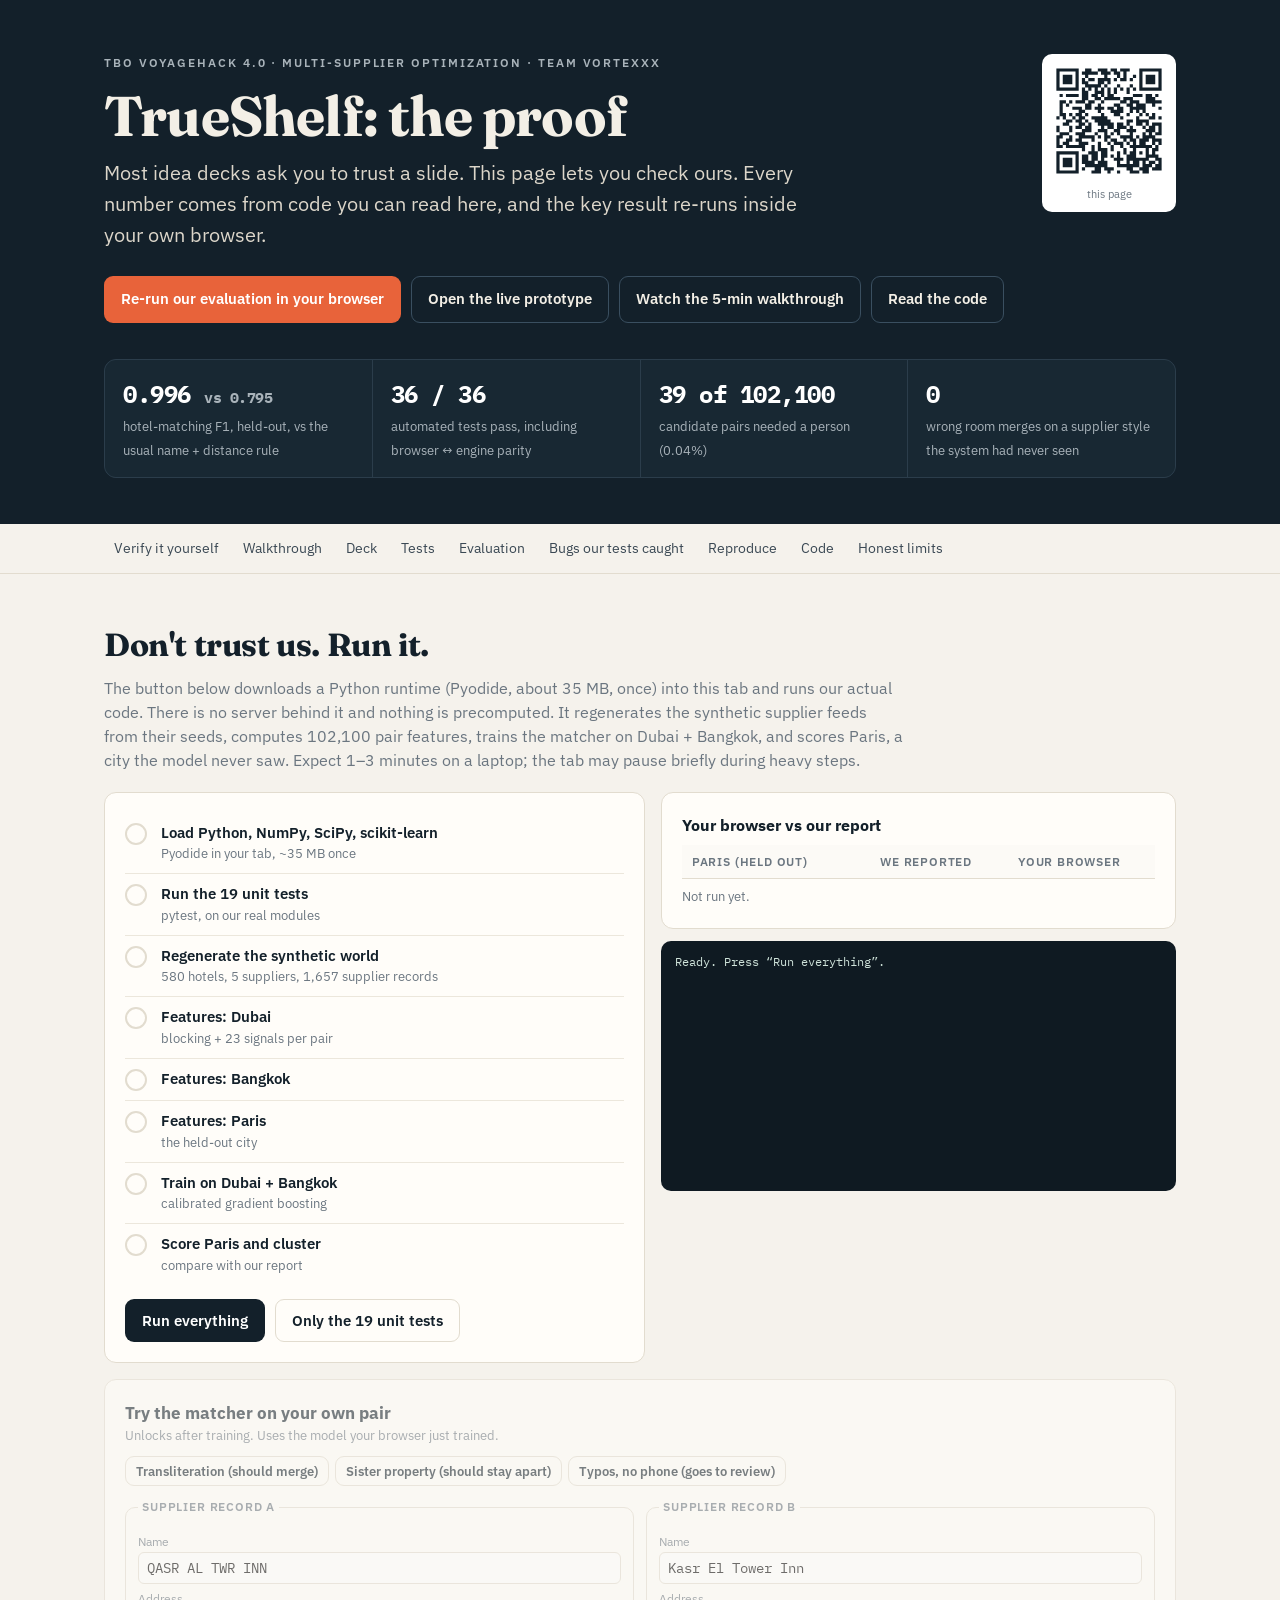
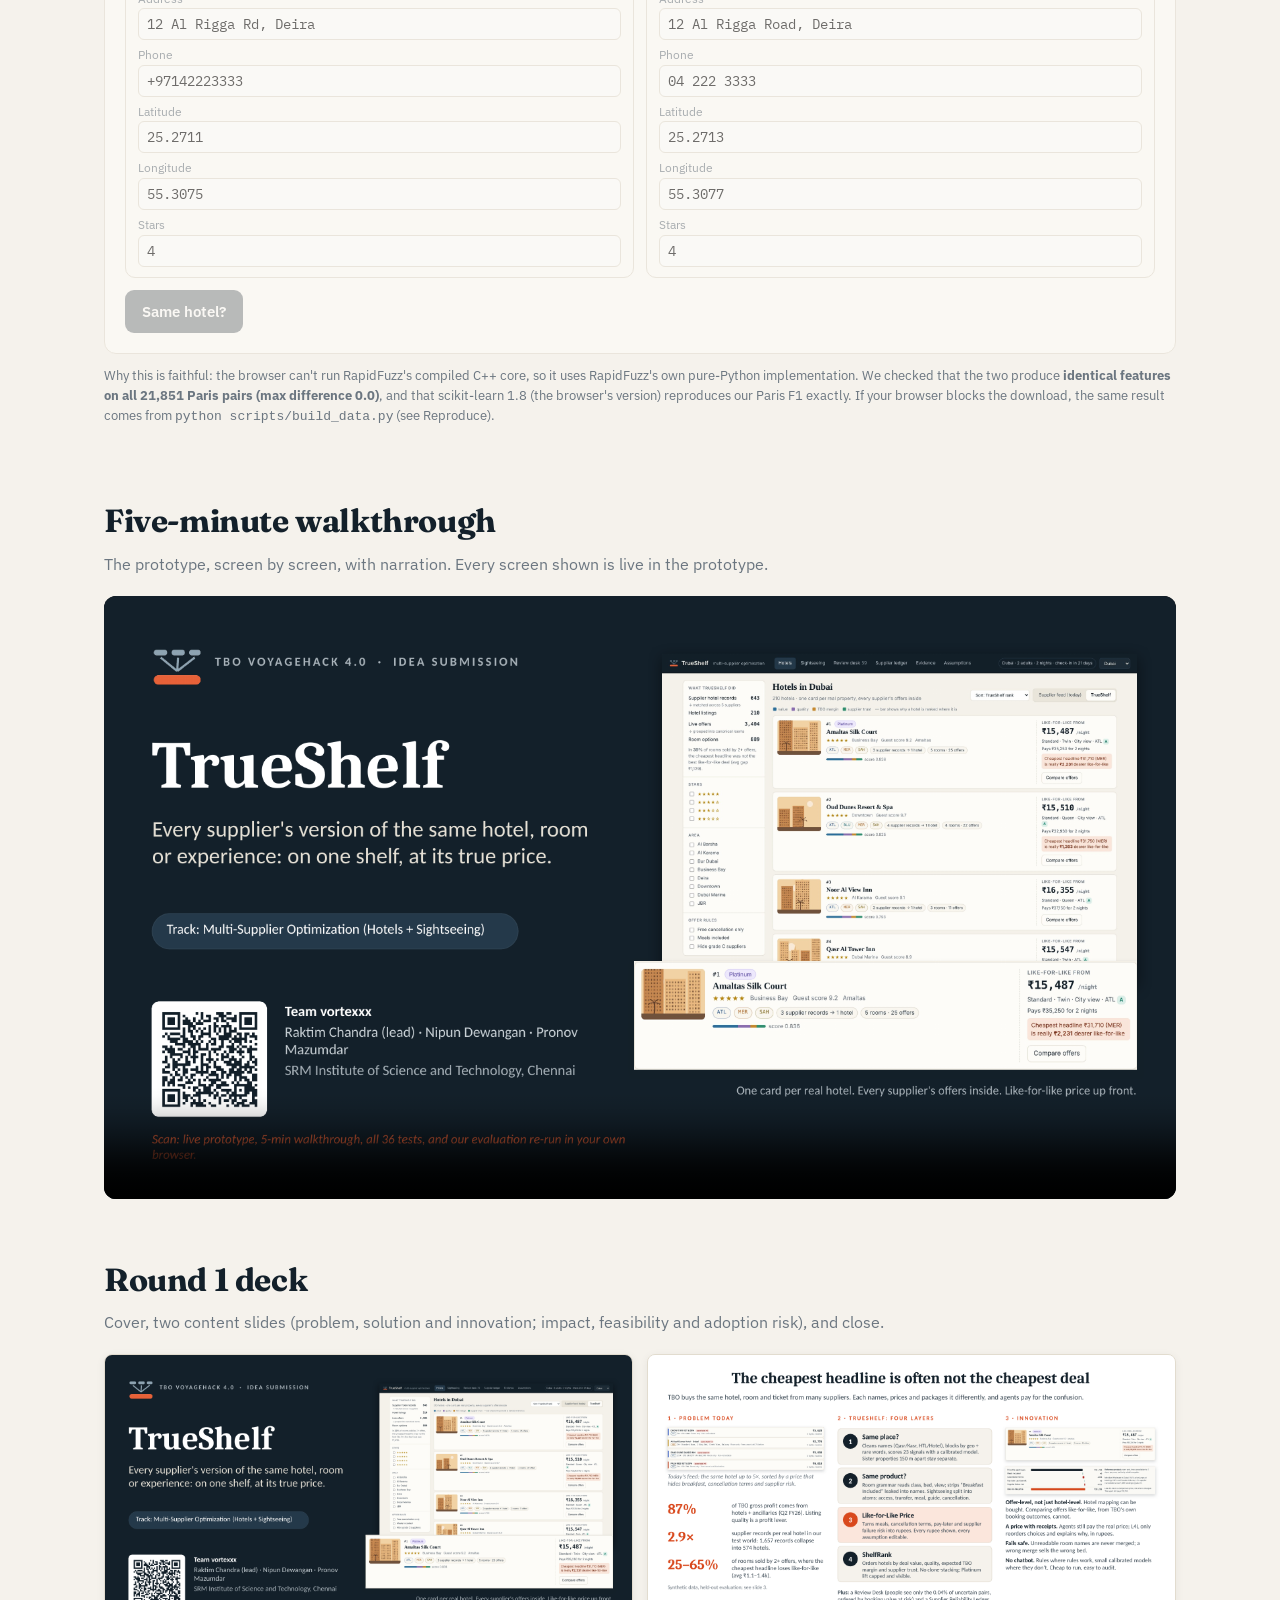
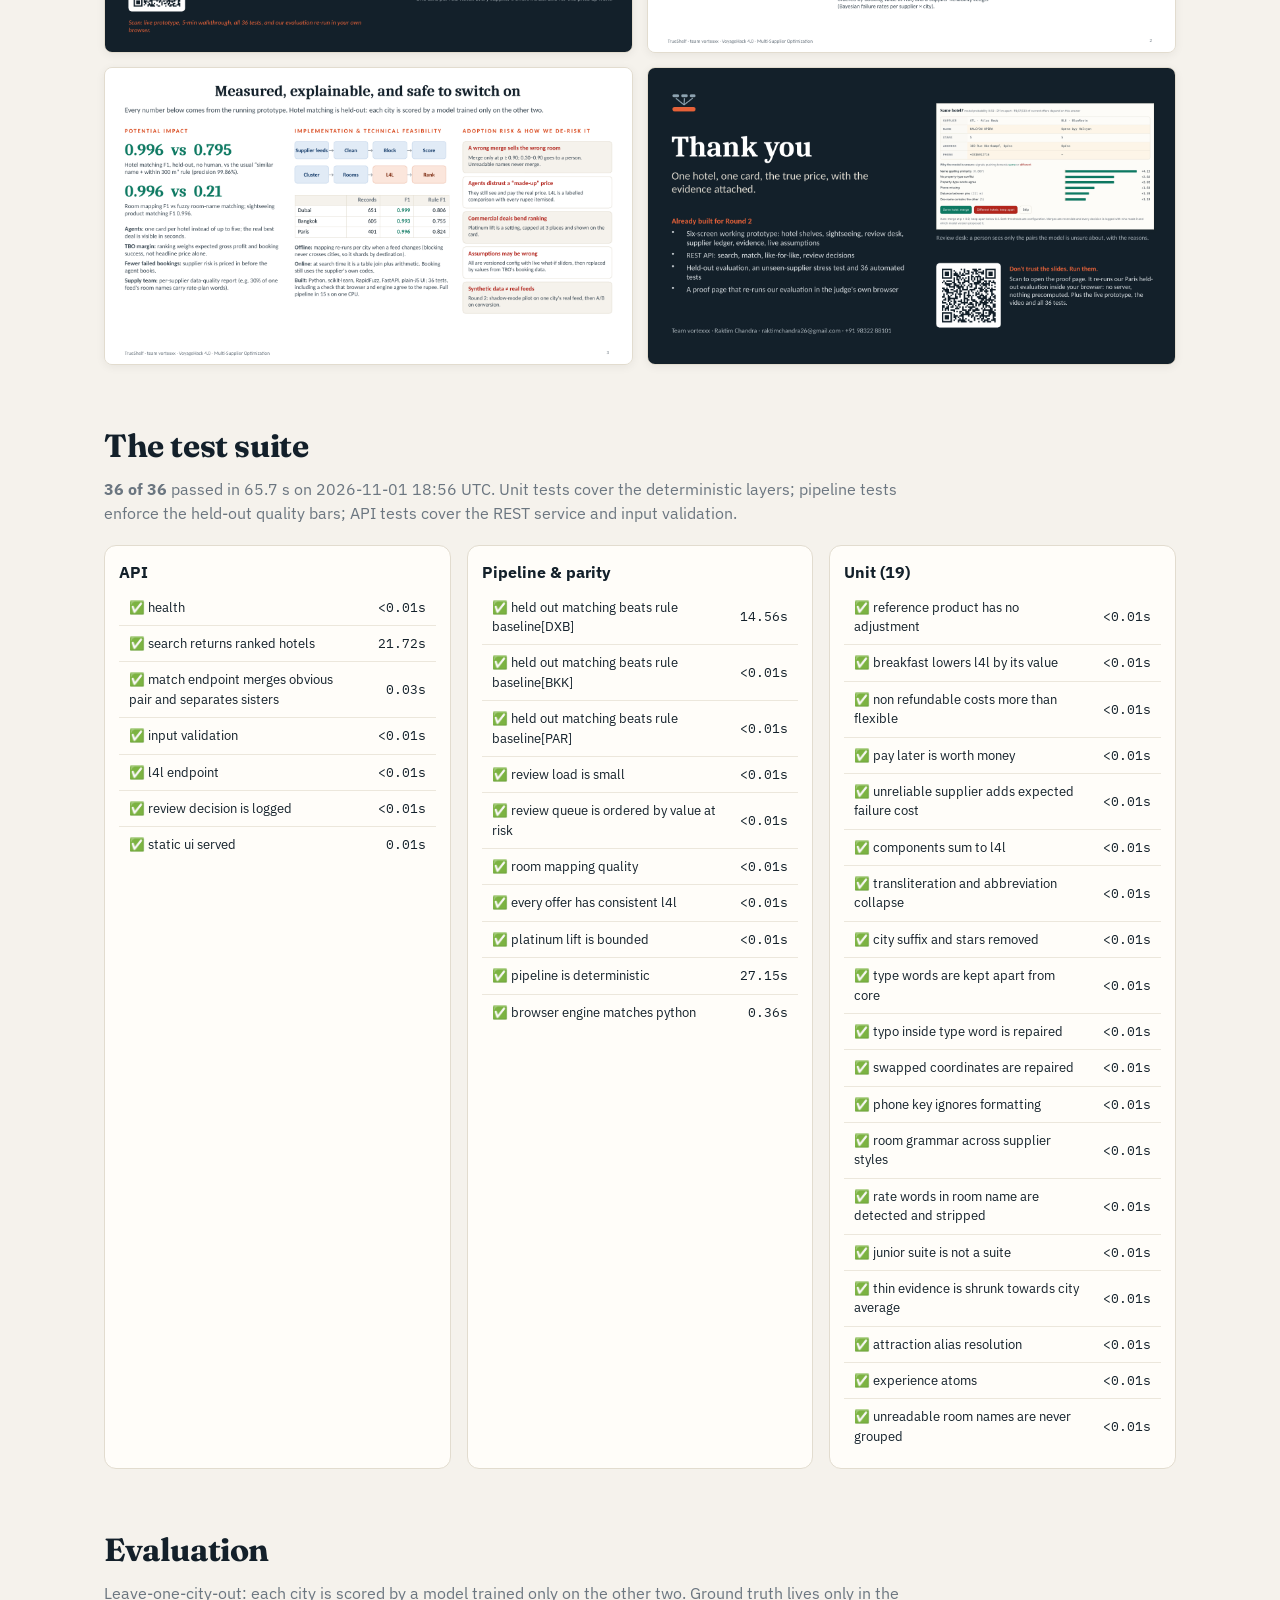
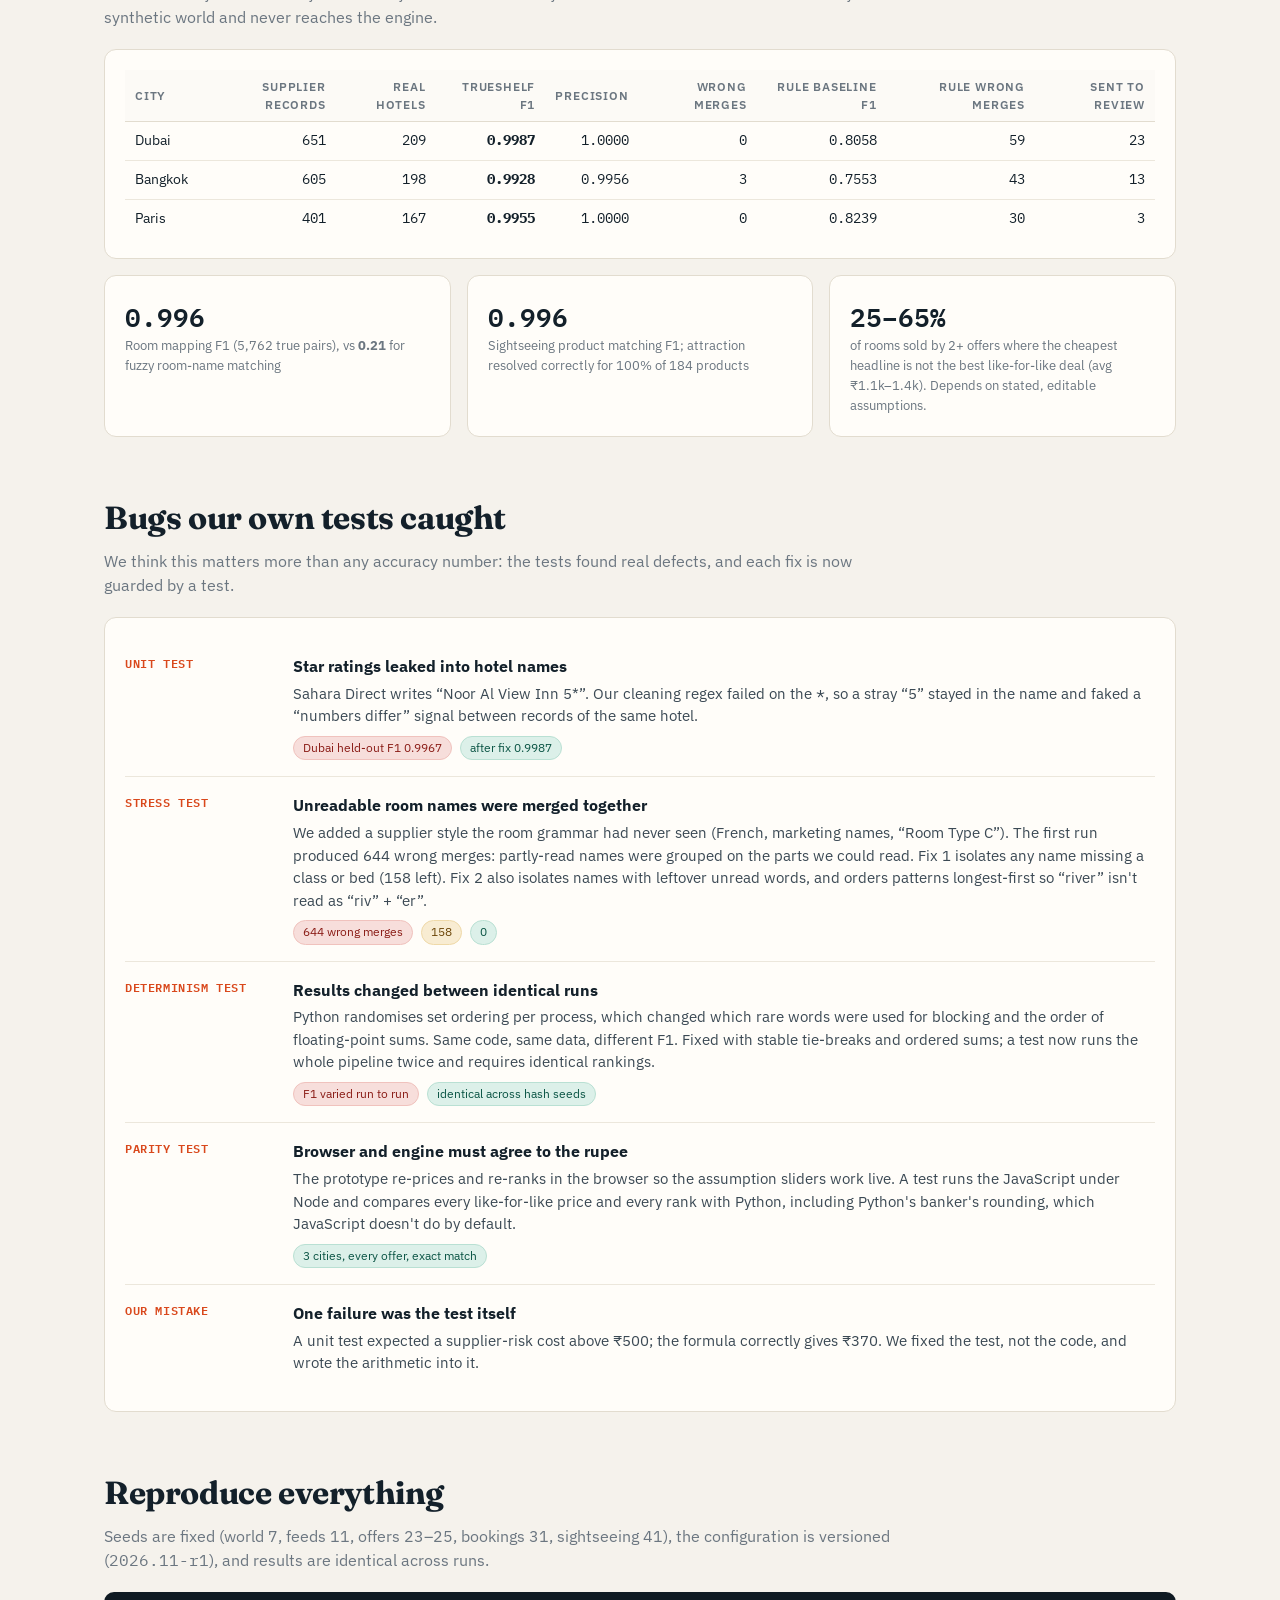
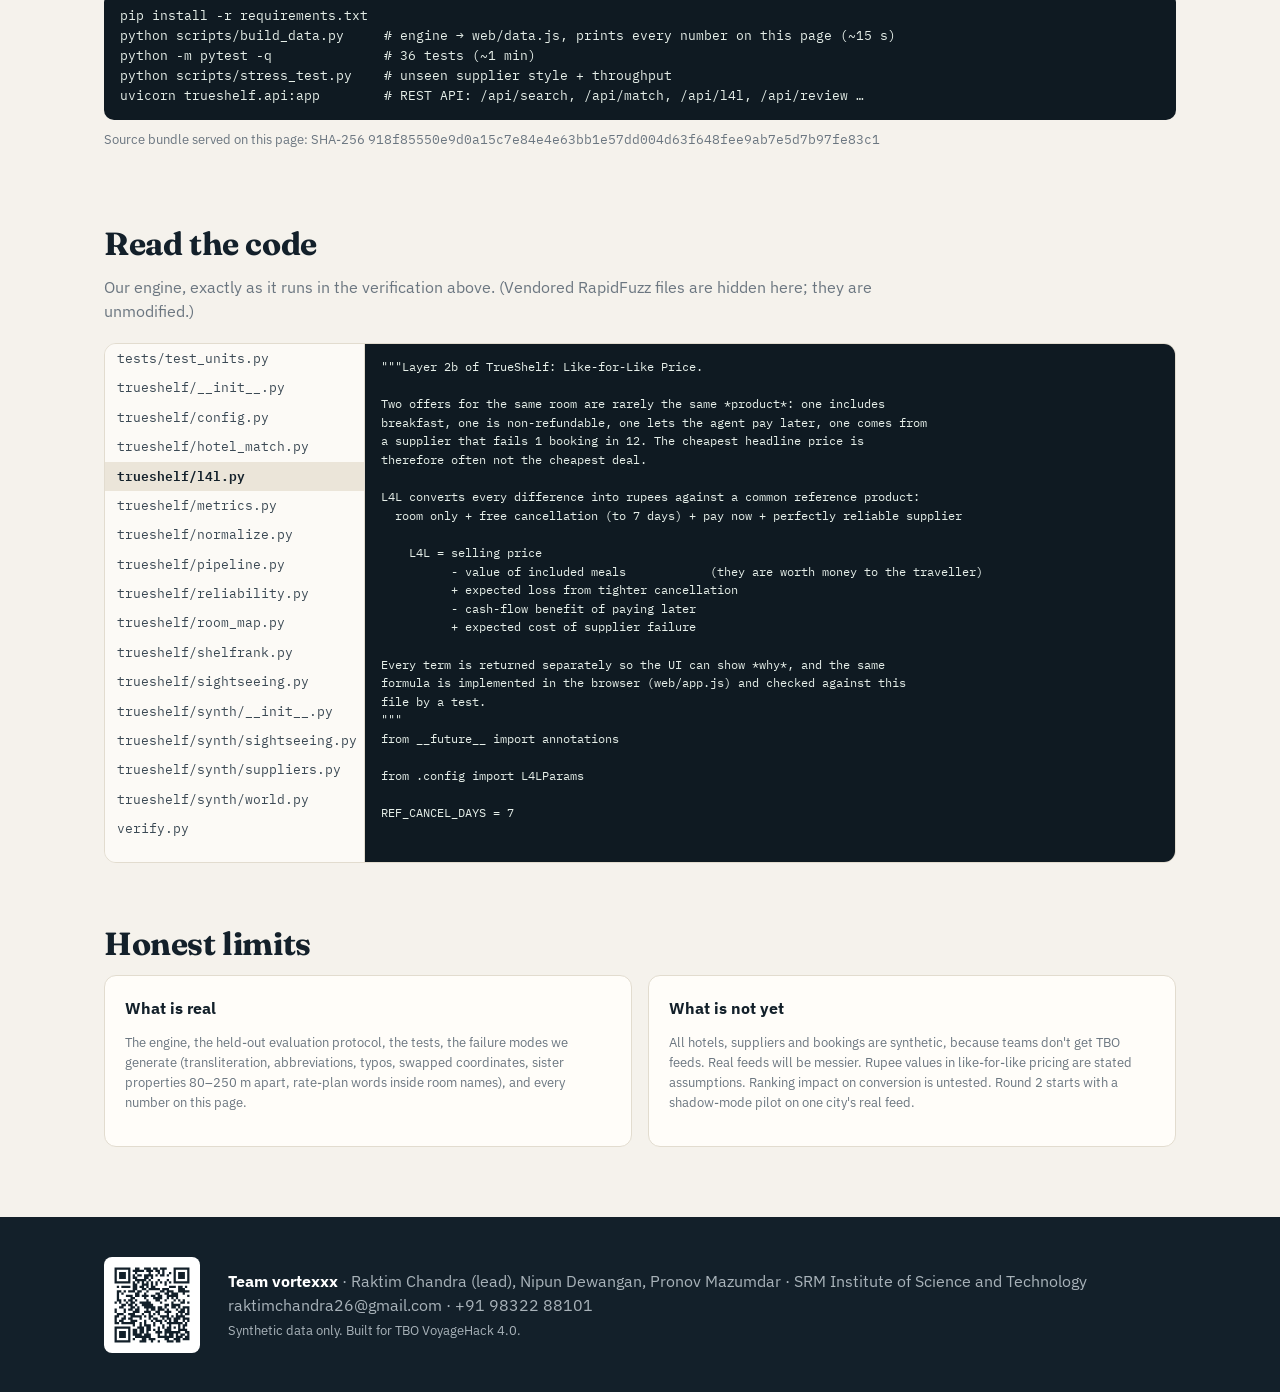
==== index.html @ 1087e8b4 "Proof page for GitHub Pages: prototype, walkthrough, tests, in-browser verification Co-Authored-By: " ====
<!DOCTYPE html>
<html lang="en">
<head>
<meta charset="utf-8">
<meta name="viewport" content="width=device-width,initial-scale=1">
<title>TrueShelf: proof of work · team vortexxx · VoyageHack 4.0</title>
<link rel="preconnect" href="https://fonts.googleapis.com">
<link href="https://fonts.googleapis.com/css2?family=Fraunces:opsz,wght@9..144,500;9..144,600&family=IBM+Plex+Mono:wght@400;600&family=IBM+Plex+Sans:wght@400;500;600&display=swap" rel="stylesheet">
<style>
:root{--ink:#13202a;--ink2:#3b4954;--ink3:#6b7680;--paper:#f5f2ec;--card:#fffdf9;--line:#e2dccf;--line2:#ece7dc;--acc:#d9481c;--accs:#fbe6dc;--good:#0f7a63;--goods:#dcf0e9;--warn:#a86a10;--warns:#f8ecd2;--bad:#b3261e;--bads:#f7dedb;
--serif:"Fraunces",Georgia,serif;--sans:"IBM Plex Sans",system-ui,-apple-system,"Segoe UI",sans-serif;--mono:"IBM Plex Mono",ui-monospace,Menlo,monospace}
*{box-sizing:border-box}html{scroll-behavior:smooth}
body{margin:0;background:var(--paper);color:var(--ink);font-family:var(--sans);font-size:15.5px;line-height:1.55;-webkit-font-smoothing:antialiased}
a{color:var(--ink)}
.wrap{max-width:1120px;margin:0 auto;padding:0 24px}
.mono{font-family:var(--mono);font-feature-settings:"tnum"}
header.hero{background:var(--ink);color:#f3efe6;padding:54px 0 46px}
.kicker{font-size:12px;letter-spacing:.16em;text-transform:uppercase;color:#a9b3ba;font-weight:600}
.hero h1{font-family:var(--serif);font-size:56px;line-height:1.05;margin:14px 0 12px;letter-spacing:-.8px}
.hero p.lede{font-size:20px;color:#dcd6ca;max-width:720px;margin:0 0 26px}
.cta{display:flex;gap:10px;flex-wrap:wrap}
.btn{display:inline-flex;align-items:center;gap:8px;border-radius:9px;padding:11px 16px;font-weight:600;font-size:14.5px;text-decoration:none;border:1px solid transparent;cursor:pointer;font-family:inherit}
.btn.pri{background:#e8633a;color:#fff}.btn.sec{background:transparent;color:#f3efe6;border-color:#3a4f60}
.btn.dark{background:var(--ink);color:#fff}.btn.ghost{background:transparent;border-color:var(--line);color:var(--ink)}
.btn:disabled{opacity:.5;cursor:not-allowed}
.stats{display:grid;grid-template-columns:repeat(4,1fr);gap:1px;background:#2b3d4b;border:1px solid #2b3d4b;border-radius:12px;overflow:hidden;margin-top:36px}
.stats div{background:#182833;padding:16px 18px}
.stats b{display:block;font-family:var(--mono);font-size:24px;color:#fff;letter-spacing:-.5px}
.stats span{font-size:12.5px;color:#a9b3ba}
.top-qr{float:right;background:#fff;border-radius:10px;padding:8px;margin-left:24px;text-align:center}
.top-qr img{display:block;width:118px;height:118px}.top-qr small{font-size:10.5px;color:var(--ink3)}
nav.toc{position:sticky;top:0;z-index:10;background:rgba(245,242,236,.94);backdrop-filter:blur(6px);border-bottom:1px solid var(--line)}
nav.toc .wrap{display:flex;gap:4px;overflow:auto;padding-top:8px;padding-bottom:8px}
nav.toc a{text-decoration:none;font-size:13.5px;color:var(--ink2);padding:6px 10px;border-radius:7px;white-space:nowrap}
nav.toc a:hover{background:#ebe5d9}
section{padding:46px 0 10px}
h2{font-family:var(--serif);font-size:32px;margin:0 0 6px;letter-spacing:-.4px}
.sub{color:var(--ink3);margin:0 0 20px;max-width:800px}
.card{background:var(--card);border:1px solid var(--line);border-radius:12px;padding:20px}
.grid2{display:grid;grid-template-columns:1fr 1fr;gap:16px}.grid3{display:grid;grid-template-columns:repeat(3,1fr);gap:16px}
table{width:100%;border-collapse:collapse;font-size:14px}
th{text-align:left;font-size:11.5px;text-transform:uppercase;letter-spacing:.07em;color:var(--ink3);font-weight:600;padding:8px 10px;border-bottom:1px solid var(--line);background:#fcfaf6}
td{padding:8px 10px;border-bottom:1px solid var(--line2)}tr:last-child td{border-bottom:0}
.r{text-align:right}
.pill{display:inline-block;font-size:12px;padding:2px 9px;border-radius:999px;border:1px solid var(--line);background:#faf7f1}
.pill.ok{background:var(--goods);border-color:#b9e0d3;color:#0a5444}.pill.bad{background:var(--bads);border-color:#f0c2bd;color:#8a1c16}.pill.warn{background:var(--warns);border-color:#efd9a8;color:#6b4507}
/* verify */
.verify{display:grid;grid-template-columns:1.05fr 1fr;gap:16px;align-items:start}
.steps{list-style:none;margin:0;padding:0}
.steps li{display:grid;grid-template-columns:26px 1fr auto;gap:10px;align-items:start;padding:9px 0;border-bottom:1px solid var(--line2)}
.steps li:last-child{border-bottom:0}
.dot{width:22px;height:22px;border-radius:50%;border:2px solid var(--line);display:flex;align-items:center;justify-content:center;font-size:12px;font-weight:700;color:#fff;margin-top:1px}
.dot.run{border-color:var(--acc);border-top-color:transparent;animation:spin 1s linear infinite}
.dot.ok{background:var(--good);border-color:var(--good)}.dot.err{background:var(--bad);border-color:var(--bad)}
@keyframes spin{to{transform:rotate(360deg)}}
.steps .t{font-weight:600;font-size:14.5px}.steps .d{font-size:13px;color:var(--ink3)}
.steps .s{font-family:var(--mono);font-size:12.5px;color:var(--ink3);white-space:nowrap}
.console{background:#0f1a22;color:#cfe3da;font-family:var(--mono);font-size:12px;line-height:1.5;border-radius:10px;padding:12px 14px;height:250px;overflow:auto;white-space:pre-wrap}
.cmp td b{font-family:var(--mono)}
.match-form{display:grid;grid-template-columns:1fr 1fr;gap:12px}
.match-form fieldset{border:1px solid var(--line);border-radius:10px;padding:10px 12px;margin:0}
.match-form legend{font-size:12px;font-weight:600;color:var(--ink3);text-transform:uppercase;letter-spacing:.07em;padding:0 4px}
.match-form label{display:block;font-size:12px;color:var(--ink3);margin-top:6px}
.match-form input{width:100%;font:14px var(--mono);padding:6px 8px;border:1px solid var(--line);border-radius:6px;background:#fff}
.pbar{height:12px;background:#ece7dc;border-radius:6px;overflow:hidden;margin:8px 0}.pbar i{display:block;height:100%;background:var(--good);transition:width .5s}
.why div{display:grid;grid-template-columns:1fr 60px;font-size:13px;padding:2px 0}
.note{font-size:13px;color:var(--ink3)}
.slides{display:grid;grid-template-columns:1fr 1fr;gap:14px}.slides img{width:100%;border-radius:8px;border:1px solid var(--line);display:block;box-shadow:0 2px 10px rgba(0,0,0,.06)}
video{width:100%;border-radius:12px;background:#000;display:block}
.bug{display:grid;grid-template-columns:150px 1fr;gap:18px;padding:16px 0;border-bottom:1px solid var(--line2)}.bug:last-child{border-bottom:0}
.bug .k{font-family:var(--mono);font-size:12px;color:var(--acc);font-weight:600;text-transform:uppercase;letter-spacing:.05em}
.bug h4{margin:0 0 4px;font-size:16px}.bug p{margin:0;color:var(--ink2);font-size:14.5px}
.ba{display:flex;gap:8px;margin-top:8px;flex-wrap:wrap}
pre{background:#0f1a22;color:#e6efe9;font-family:var(--mono);font-size:13px;padding:14px 16px;border-radius:10px;overflow:auto;margin:0}
.files{display:grid;grid-template-columns:260px 1fr;gap:0;border:1px solid var(--line);border-radius:12px;overflow:hidden;height:520px}
.files .list{overflow:auto;background:#fcfaf6;border-right:1px solid var(--line);font-family:var(--mono);font-size:12.5px}
.files .list button{display:block;width:100%;text-align:left;border:0;background:none;padding:5px 12px;cursor:pointer;font:inherit;color:var(--ink2)}
.files .list button.on{background:#ebe5d9;color:var(--ink);font-weight:600}
.files pre{border-radius:0;height:100%;font-size:12px}
footer{background:var(--ink);color:#a9b3ba;margin-top:60px;padding:40px 0}
footer .wrap{display:flex;gap:28px;align-items:center;flex-wrap:wrap}
footer b{color:#fff}
@media(max-width:860px){.stats{grid-template-columns:1fr 1fr}.verify,.grid2,.grid3,.slides,.match-form,.files{grid-template-columns:1fr}.hero h1{font-size:40px}.top-qr{display:none}.bug{grid-template-columns:1fr}.files{height:auto}.files .list{max-height:180px}}
</style>
</head>
<body>
<header class="hero"><div class="wrap">
  <div class="top-qr"><img src="qr.svg" alt="QR code linking to this page"><small>this page</small></div>
  <div class="kicker">TBO VoyageHack 4.0 · Multi-Supplier Optimization · team vortexxx</div>
  <h1>TrueShelf: the proof</h1>
  <p class="lede">Most idea decks ask you to trust a slide. This page lets you check ours. Every number comes from code you can read here, and the key result re-runs inside your own browser.</p>
  <div class="cta">
    <a class="btn pri" href="#verify">Re-run our evaluation in your browser</a>
    <a class="btn sec" href="app.html">Open the live prototype</a>
    <a class="btn sec" href="#video">Watch the 5-min walkthrough</a>
    <a class="btn sec" href="#code">Read the code</a>
  </div>
  <div class="stats">
    <div><b>0.996 <span style="font-size:15px;color:#a9b3ba">vs 0.795</span></b><span>hotel-matching F1, held-out, vs the usual name + distance rule</span></div>
    <div><b>36 / 36</b><span>automated tests pass, including browser ↔ engine parity</span></div>
    <div><b>39 of 102,100</b><span>candidate pairs needed a person (0.04%)</span></div>
    <div><b>0</b><span>wrong room merges on a supplier style the system had never seen</span></div>
  </div>
</div></header>
<nav class="toc"><div class="wrap">
  <a href="#verify">Verify it yourself</a><a href="#video">Walkthrough</a><a href="#deck">Deck</a><a href="#tests">Tests</a><a href="#eval">Evaluation</a><a href="#bugs">Bugs our tests caught</a><a href="#repro">Reproduce</a><a href="#code">Code</a><a href="#limits">Honest limits</a>
</div></nav>

<main class="wrap">
<section id="verify">
  <h2>Don't trust us. Run it.</h2>
  <p class="sub">The button below downloads a Python runtime (Pyodide, about 35 MB, once) into this tab and runs our actual code. There is no server behind it and nothing is precomputed. It regenerates the synthetic supplier feeds from their seeds, computes 102,100 pair features, trains the matcher on Dubai + Bangkok, and scores Paris, a city the model never saw. Expect 1–3 minutes on a laptop; the tab may pause briefly during heavy steps.</p>
  <div class="verify">
    <div class="card">
      <ol class="steps" id="steps"></ol>
      <div style="display:flex;gap:10px;margin-top:14px;flex-wrap:wrap"><button class="btn dark" id="runAll">Run everything</button><button class="btn ghost" id="runTests">Only the 19 unit tests</button></div>
    </div>
    <div>
      <div class="card" id="resultCard" style="margin-bottom:12px">
        <b>Your browser vs our report</b>
        <table class="cmp" style="margin-top:8px"><thead><tr><th>Paris (held out)</th><th class="r">We reported</th><th class="r">Your browser</th><th></th></tr></thead><tbody id="cmpBody"></tbody></table>
        <div class="note" id="envLine" style="margin-top:8px">Not run yet.</div>
      </div>
      <div class="console" id="console">Ready. Press “Run everything”.</div>
    </div>
  </div>
  <div class="card" id="matcher" style="margin-top:16px;opacity:.55">
    <div style="display:flex;justify-content:space-between;align-items:center;flex-wrap:wrap;gap:10px"><div><b style="font-size:17px">Try the matcher on your own pair</b><div class="note">Unlocks after training. Uses the model your browser just trained.</div></div>
      <div style="display:flex;gap:6px;flex-wrap:wrap" id="presets"></div></div>
    <div class="match-form" style="margin-top:12px"><fieldset id="fa"><legend>Supplier record A</legend></fieldset><fieldset id="fb"><legend>Supplier record B</legend></fieldset></div>
    <div style="display:flex;gap:16px;align-items:center;margin-top:12px;flex-wrap:wrap"><button class="btn dark" id="matchBtn" disabled>Same hotel?</button><div id="matchOut" style="flex:1;min-width:260px"></div></div>
  </div>
  <p class="note" style="margin-top:12px">Why this is faithful: the browser can't run RapidFuzz's compiled C++ core, so it uses RapidFuzz's own pure-Python implementation. We checked that the two produce <b>identical features on all 21,851 Paris pairs (max difference 0.0)</b>, and that scikit-learn 1.8 (the browser's version) reproduces our Paris F1 exactly. If your browser blocks the download, the same result comes from <code>python scripts/build_data.py</code> (see Reproduce).</p>
</section>

<section id="video">
  <h2>Five-minute walkthrough</h2>
  <p class="sub">The prototype, screen by screen, with narration. Every screen shown is live in the prototype.</p>
  <video controls preload="metadata" src="video.mp4" poster="slide-1.png"></video>
</section>

<section id="deck">
  <h2>Round 1 deck</h2>
  <p class="sub">Cover, two content slides (problem, solution and innovation; impact, feasibility and adoption risk), and close.</p>
  <div class="slides"><img src="slide-1.png" alt="Slide 1"><img src="slide-2.png" alt="Slide 2"><img src="slide-3.png" alt="Slide 3"><img src="slide-4.png" alt="Slide 4"></div>
</section>

<section id="tests">
  <h2>The test suite</h2>
  <p class="sub" id="testSub"></p>
  <div class="grid3" id="testGroups"></div>
</section>

<section id="eval">
  <h2>Evaluation</h2>
  <p class="sub">Leave-one-city-out: each city is scored by a model trained only on the other two. Ground truth lives only in the synthetic world and never reaches the engine.</p>
  <div class="card" style="overflow:auto"><table><thead><tr><th>City</th><th class="r">Supplier records</th><th class="r">Real hotels</th><th class="r">TrueShelf F1</th><th class="r">Precision</th><th class="r">Wrong merges</th><th class="r">Rule baseline F1</th><th class="r">Rule wrong merges</th><th class="r">Sent to review</th></tr></thead><tbody id="evalBody"></tbody></table></div>
  <div class="grid3" style="margin-top:16px">
    <div class="card"><div class="mono" style="font-size:26px;font-weight:600">0.996</div><div class="note">Room mapping F1 (5,762 true pairs), vs <b>0.21</b> for fuzzy room-name matching</div></div>
    <div class="card"><div class="mono" style="font-size:26px;font-weight:600">0.996</div><div class="note">Sightseeing product matching F1; attraction resolved correctly for 100% of 184 products</div></div>
    <div class="card"><div class="mono" style="font-size:26px;font-weight:600">25–65%</div><div class="note">of rooms sold by 2+ offers where the cheapest headline is not the best like-for-like deal (avg ₹1.1k–1.4k). Depends on stated, editable assumptions.</div></div>
  </div>
</section>

<section id="bugs">
  <h2>Bugs our own tests caught</h2>
  <p class="sub">We think this matters more than any accuracy number: the tests found real defects, and each fix is now guarded by a test.</p>
  <div class="card">
    <div class="bug"><div class="k">Unit test</div><div><h4>Star ratings leaked into hotel names</h4><p>Sahara Direct writes “Noor Al View Inn 5*”. Our cleaning regex failed on the <span class="mono">*</span>, so a stray “5” stayed in the name and faked a “numbers differ” signal between records of the same hotel.</p><div class="ba"><span class="pill bad">Dubai held-out F1 0.9967</span><span class="pill ok">after fix 0.9987</span></div></div></div>
    <div class="bug"><div class="k">Stress test</div><div><h4>Unreadable room names were merged together</h4><p>We added a supplier style the room grammar had never seen (French, marketing names, “Room Type C”). The first run produced 644 wrong merges: partly-read names were grouped on the parts we could read. Fix 1 isolates any name missing a class or bed (158 left). Fix 2 also isolates names with leftover unread words, and orders patterns longest-first so “river” isn't read as “riv” + “er”.</p><div class="ba"><span class="pill bad">644 wrong merges</span><span class="pill warn">158</span><span class="pill ok">0</span></div></div></div>
    <div class="bug"><div class="k">Determinism test</div><div><h4>Results changed between identical runs</h4><p>Python randomises set ordering per process, which changed which rare words were used for blocking and the order of floating-point sums. Same code, same data, different F1. Fixed with stable tie-breaks and ordered sums; a test now runs the whole pipeline twice and requires identical rankings.</p><div class="ba"><span class="pill bad">F1 varied run to run</span><span class="pill ok">identical across hash seeds</span></div></div></div>
    <div class="bug"><div class="k">Parity test</div><div><h4>Browser and engine must agree to the rupee</h4><p>The prototype re-prices and re-ranks in the browser so the assumption sliders work live. A test runs the JavaScript under Node and compares every like-for-like price and every rank with Python, including Python's banker's rounding, which JavaScript doesn't do by default.</p><div class="ba"><span class="pill ok">3 cities, every offer, exact match</span></div></div></div>
    <div class="bug"><div class="k">Our mistake</div><div><h4>One failure was the test itself</h4><p>A unit test expected a supplier-risk cost above ₹500; the formula correctly gives ₹370. We fixed the test, not the code, and wrote the arithmetic into it.</p></div></div>
  </div>
</section>

<section id="repro">
  <h2>Reproduce everything</h2>
  <p class="sub">Seeds are fixed (world 7, feeds 11, offers 23–25, bookings 31, sightseeing 41), the configuration is versioned (<span class="mono">2026.11-r1</span>), and results are identical across runs.</p>
  <pre>pip install -r requirements.txt
python scripts/build_data.py     # engine → web/data.js, prints every number on this page (~15 s)
python -m pytest -q              # 36 tests (~1 min)
python scripts/stress_test.py    # unseen supplier style + throughput
uvicorn trueshelf.api:app        # REST API: /api/search, /api/match, /api/l4l, /api/review …</pre>
  <p class="note" style="margin-top:10px">Source bundle served on this page: SHA-256 <span class="mono" id="sha">computing…</span></p>
</section>

<section id="code">
  <h2>Read the code</h2>
  <p class="sub">Our engine, exactly as it runs in the verification above. (Vendored RapidFuzz files are hidden here; they are unmodified.)</p>
  <div class="files"><div class="list" id="fileList"></div><pre id="fileView">Loading…</pre></div>
</section>

<section id="limits">
  <h2>Honest limits</h2>
  <div class="grid2">
    <div class="card"><b>What is real</b><p class="note">The engine, the held-out evaluation protocol, the tests, the failure modes we generate (transliteration, abbreviations, typos, swapped coordinates, sister properties 80–250 m apart, rate-plan words inside room names), and every number on this page.</p></div>
    <div class="card"><b>What is not yet</b><p class="note">All hotels, suppliers and bookings are synthetic, because teams don't get TBO feeds. Real feeds will be messier. Rupee values in like-for-like pricing are stated assumptions. Ranking impact on conversion is untested. Round 2 starts with a shadow-mode pilot on one city's real feed.</p></div>
  </div>
</section>
</main>

<footer><div class="wrap">
  <img src="qr.svg" alt="QR" style="width:96px;height:96px;background:#fff;border-radius:8px;padding:6px">
  <div><b>Team vortexxx</b> · Raktim Chandra (lead), Nipun Dewangan, Pronov Mazumdar · SRM Institute of Science and Technology<br>raktimchandra26@gmail.com · +91 98322 88101<br><span style="font-size:12.5px">Synthetic data only. Built for TBO VoyageHack 4.0.</span></div>
</div></footer>

<script>
(function(){
"use strict";
const $=(s)=>document.querySelector(s);
const esc=(s)=>String(s).replace(/[&<>"']/g,c=>({"&":"&amp;","<":"&lt;",">":"&gt;",'"':"&quot;","'":"&#39;"}[c]));
const CLAIM={f1:0.9955,precision:1.0,false_merges:0,baseline_f1:0.8239,review_pairs:3,listings:169};
const STEPS=[["load","Load Python, NumPy, SciPy, scikit-learn","Pyodide in your tab, ~35 MB once"],["tests","Run the 19 unit tests","pytest, on our real modules"],["world","Regenerate the synthetic world","580 hotels, 5 suppliers, 1,657 supplier records"],["DXB","Features: Dubai","blocking + 23 signals per pair"],["BKK","Features: Bangkok",""],["PAR","Features: Paris","the held-out city"],["train","Train on Dubai + Bangkok","calibrated gradient boosting"],["eval","Score Paris and cluster","compare with our report"]];
const sb=$("#steps");
STEPS.forEach(([k,t,d])=>{sb.insertAdjacentHTML("beforeend",`<li id="st-${k}"><span class="dot"></span><div><div class="t">${t}</div><div class="d">${d}</div></div><span class="s"></span></li>`)});
const set=(k,state,txt)=>{const li=$("#st-"+k);li.querySelector(".dot").className="dot "+state;li.querySelector(".dot").textContent=state==="ok"?"✓":state==="err"?"!":"";if(txt!==undefined)li.querySelector(".s").textContent=txt;};
const con=$("#console");const log=(m)=>{con.textContent+="\n"+m;con.scrollTop=con.scrollHeight;};
const tick=()=>new Promise(r=>setTimeout(r,60));
let py=null,trained=false,busy=false;
const PYV="314.0.7";
function loadScript(src){return new Promise((res,rej)=>{const s=document.createElement("script");s.src=src;s.onload=res;s.onerror=()=>rej(new Error("could not load "+src));document.head.appendChild(s);});}
async function boot(){
  if(py) return py;
  set("load","run","");const t=performance.now();
  log("Loading Pyodide "+PYV+" from cdn.jsdelivr.net …");
  await loadScript(`https://cdn.jsdelivr.net/pyodide/v${PYV}/full/pyodide.js`);
  py=await loadPyodide({indexURL:`https://cdn.jsdelivr.net/pyodide/v${PYV}/full/`,stdout:(s)=>log(s),stderr:(s)=>log(s)});
  log("Installing numpy, scipy, scikit-learn, pytest …");
  await py.loadPackage(["numpy","scipy","scikit-learn","pytest"],{messageCallback:(m)=>log(m)});
  log("Fetching our source bundle …");
  const bundle=await (await fetch("bundle.json")).json();
  const FS=py.FS;const root="/home/pyodide/ts";
  for(const [p,src] of Object.entries(bundle)){const full=root+"/"+p;const dir=full.slice(0,full.lastIndexOf("/"));py.runPython(`import os; os.makedirs(${JSON.stringify(dir)}, exist_ok=True)`);FS.writeFile(full,src);}
  py.runPython(`import sys; sys.path.insert(0, "${root}"); import verify`);
  const env=JSON.parse(py.runPython("verify.env()"));
  $("#envLine").textContent=`Python ${env.python} · NumPy ${env.numpy} · SciPy ${env.scipy} · scikit-learn ${env.sklearn} · RapidFuzz ${env.rapidfuzz}`;
  log("Environment: "+JSON.stringify(env));
  set("load","ok",((performance.now()-t)/1000).toFixed(0)+" s");
  return py;
}
async function call(fn){await tick();return JSON.parse(py.runPython(fn));}
async function runTests(){
  set("tests","run","");const r=await call("verify.unit_tests()");log(r.log.trim());
  const m=r.log.match(/(\d+) passed/);set("tests",r.exit===0?"ok":"err",(m?m[1]+" passed · ":"")+r.seconds+" s");
}
function showCmp(r){
  const rows=[["F1",CLAIM.f1.toFixed(4),r.f1.toFixed(4),Math.abs(r.f1-CLAIM.f1)<0.0005],["Precision",CLAIM.precision.toFixed(4),r.precision.toFixed(4),Math.abs(r.precision-CLAIM.precision)<0.0005],["Wrong merges",CLAIM.false_merges,r.false_merges,r.false_merges===CLAIM.false_merges],["Rule baseline F1",CLAIM.baseline_f1.toFixed(4),r.baseline_f1.toFixed(4),Math.abs(r.baseline_f1-CLAIM.baseline_f1)<0.0005],["Pairs sent to review",CLAIM.review_pairs,r.review_pairs,r.review_pairs===CLAIM.review_pairs],["Listings (167 real hotels)",CLAIM.listings,r.listings,r.listings===CLAIM.listings]];
  $("#cmpBody").innerHTML=rows.map(([k,a,b,ok])=>`<tr><td>${k}</td><td class="r"><b>${a}</b></td><td class="r"><b>${b}</b></td><td>${ok?'<span class="pill ok">match</span>':'<span class="pill warn">differs</span>'}</td></tr>`).join("");
}
async function runAll(){
  if(busy) return;busy=true;$("#runAll").disabled=true;$("#runTests").disabled=true;con.textContent="Starting.";
  try{
    await boot();await runTests();
    set("world","run","");let r=await call("verify.world()");set("world","ok",r.seconds+" s");log(`World: ${r.hotels} hotels, ${r.records} supplier records`);
    for(const c of ["DXB","BKK","PAR"]){set(c,"run","");r=await call(`verify.features("${c}")`);set(c,"ok",`${r.pairs.toLocaleString("en-IN")} pairs · ${r.seconds} s`);log(`${c}: ${r.records} records → ${r.pairs} candidate pairs (${r.true_pairs} true matches)`);}
    set("train","run","");r=await call('verify.train("PAR")');set("train","ok",r.seconds+" s");log(`Trained on ${r.trained_on.join(" + ")}: ${r.rows} labelled pairs`);
    set("eval","run","");r=await call("verify.evaluate()");set("eval","ok",r.seconds+" s");
    log(`Paris: F1 ${r.f1.toFixed(4)}, precision ${r.precision.toFixed(4)}, ${r.false_merges} wrong merges, ${r.missed_merges} missed; rule baseline F1 ${r.baseline_f1.toFixed(4)} (${r.baseline_false} wrong, ${r.baseline_missed} missed)`);
    showCmp(r);trained=true;$("#matcher").style.opacity=1;$("#matchBtn").disabled=false;log("Done. The matcher below now uses the model your browser trained.");
  }catch(e){log("ERROR: "+(e&&e.message?e.message:e));const cur=document.querySelector(".dot.run");if(cur)cur.className="dot err";log("If your network or browser blocks the Python download, the same numbers come from: python scripts/build_data.py");}
  busy=false;$("#runAll").disabled=false;$("#runTests").disabled=false;
}
async function onlyTests(){
  if(busy) return;busy=true;$("#runAll").disabled=true;$("#runTests").disabled=true;con.textContent="Starting.";
  try{await boot();await runTests();}catch(e){log("ERROR: "+(e&&e.message?e.message:e));}
  busy=false;$("#runAll").disabled=false;$("#runTests").disabled=false;
}
$("#runAll").onclick=runAll;$("#runTests").onclick=onlyTests;

// ---------- matcher form
const FIELDS=[["name","Name"],["address","Address"],["phone","Phone"],["lat","Latitude"],["lon","Longitude"],["stars","Stars"]];
const PRESETS={
  "Transliteration (should merge)":[{supplier:"ATL",name:"QASR AL TWR INN",address:"12 Al Rigga Rd, Deira",phone:"+97142223333",lat:25.2711,lon:55.3075,stars:4},{supplier:"BLU",name:"Kasr El Tower Inn",address:"12 Al Rigga Road, Deira",phone:"04 222 3333",lat:25.2713,lon:55.3077,stars:4}],
  "Sister property (should stay apart)":[{supplier:"ATL",name:"SAFFRON CREEK HTL",address:"40 Baniyas Rd, Deira",phone:"+97143331111",lat:25.2690,lon:55.3080,stars:4},{supplier:"MER",name:"Saffron Creek Suites - Dubai",address:"46 Baniyas Road, Deira",phone:"04 333 7777",lat:25.2705,lon:55.3094,stars:4}],
  "Typos, no phone (goes to review)":[{supplier:"MER",name:"Orchid Court Boutique Hotel - Bangkok",address:"88 Silom Road, Silom",phone:"02 555 0101",lat:13.7286,lon:100.5340,stars:3},{supplier:"ORL",name:"Orchid Ourt Boutique Hotel",address:"Silom Rd, Silom",phone:"",lat:13.7291,lon:100.5346,stars:3}]
};
function fill(fs,rec){fs.innerHTML=fs.querySelector("legend").outerHTML+FIELDS.map(([k,l])=>`<label>${l}<input data-k="${k}" value="${esc(rec[k]??"")}"></label>`).join("");fs.dataset.sup=rec.supplier||"ATL";}
const presetBox=$("#presets");
Object.keys(PRESETS).forEach((n,i)=>{const b=document.createElement("button");b.className="btn ghost";b.style.padding="6px 10px";b.style.fontSize="12.5px";b.textContent=n;b.onclick=()=>{fill($("#fa"),PRESETS[n][0]);fill($("#fb"),PRESETS[n][1]);$("#matchOut").innerHTML="";};presetBox.appendChild(b);if(i===0)b.click();});
const readRec=(fs,city)=>{const o={supplier:fs.dataset.sup,city};fs.querySelectorAll("input").forEach(i=>o[i.dataset.k]=i.value.trim()===""?null:i.value.trim());return o;};
$("#matchBtn").onclick=async()=>{
  if(!trained) return;
  const a=readRec($("#fa"),"X"),b=readRec($("#fb"),"X");
  const lat=parseFloat(a.lat);const city=lat>40?"PAR":lat<20?"BKK":"DXB";a.city=b.city=city;
  try{
    const r=JSON.parse(py.runPython(`verify.match(${JSON.stringify(JSON.stringify(a))}, ${JSON.stringify(JSON.stringify(b))})`));
    const col=r.decision==="merge"?"var(--good)":r.decision==="review"?"var(--warn)":"var(--bad)";
    $("#matchOut").innerHTML=`<div style="display:flex;justify-content:space-between"><b style="color:${col};text-transform:uppercase;letter-spacing:.05em">${r.decision}</b><span class="mono">p = ${r.p.toFixed(3)}</span></div><div class="pbar"><i style="width:${(100*r.p).toFixed(1)}%;background:${col}"></i></div><div class="why">${r.why.map(w=>`<div><span>${esc(w.label)}</span><span class="mono r" style="color:${w.push>=0?"var(--good)":"var(--bad)"}">${w.push>0?"+":""}${w.push}</span></div>`).join("")}</div>`;
  }catch(e){$("#matchOut").textContent="Error: "+e.message;}
};

// ---------- tests + evaluation + code (static, from our own files)
fetch("tests.json").then(r=>r.json()).then(T=>{
  $("#testSub").innerHTML=`<b>${T.passed} of ${T.total}</b> passed in ${T.time} s on ${T.timestamp.replace("T"," ").slice(0,16)} UTC. Unit tests cover the deterministic layers; pipeline tests enforce the held-out quality bars; API tests cover the REST service and input validation.`;
  const groups={};T.tests.forEach(t=>(groups[t.file]=groups[t.file]||[]).push(t));
  const title={test_units:"Unit (19)",test_pipeline:"Pipeline & parity",test_api:"API"};
  $("#testGroups").innerHTML=Object.entries(groups).map(([f,ts])=>`<div class="card" style="padding:14px"><b>${title[f]||f}</b><table style="margin-top:6px;font-size:12.5px">${ts.map(t=>`<tr><td>${t.ok?"✅":"❌"} ${esc(t.name.replace(/^test_/,"").replace(/_/g," "))}</td><td class="r mono">${t.time<0.01?"<0.01":t.time.toFixed(2)}s</td></tr>`).join("")}</table></div>`).join("");
});
fetch("evidence.json").then(r=>r.json()).then(E=>{
  const N={DXB:"Dubai",BKK:"Bangkok",PAR:"Paris"};
  $("#evalBody").innerHTML=["DXB","BKK","PAR"].map(c=>{const e=E[c];return `<tr><td>${N[c]}</td><td class="r mono">${e.listings.raw_records}</td><td class="r mono">${e.listings.true_hotels}</td><td class="r mono"><b>${e.auto.f1.toFixed(4)}</b></td><td class="r mono">${e.auto.precision.toFixed(4)}</td><td class="r mono">${e.auto.false_merges}</td><td class="r mono">${e.baseline.f1.toFixed(4)}</td><td class="r mono">${e.baseline.false_merges}</td><td class="r mono">${e.review_pairs}</td></tr>`;}).join("");
});
fetch("bundle.json").then(r=>r.arrayBuffer()).then(async buf=>{
  try{const h=await crypto.subtle.digest("SHA-256",buf);$("#sha").textContent=[...new Uint8Array(h)].map(b=>b.toString(16).padStart(2,"0")).join("");}catch(e){$("#sha").textContent="(unavailable in this browser)";}
  const B=JSON.parse(new TextDecoder().decode(buf));
  const files=Object.keys(B).filter(k=>!k.startsWith("vendor/")).sort((a,b)=>a==="verify.py"?1:b==="verify.py"?-1:a.localeCompare(b));
  const list=$("#fileList");
  files.forEach((f,i)=>{const b=document.createElement("button");b.textContent=f;b.onclick=()=>{list.querySelectorAll("button").forEach(x=>x.classList.remove("on"));b.classList.add("on");$("#fileView").textContent=B[f];$("#fileView").scrollTop=0;};list.appendChild(b);if(f==="trueshelf/l4l.py")b.click();});
});
})();
</script>
</body>
</html>
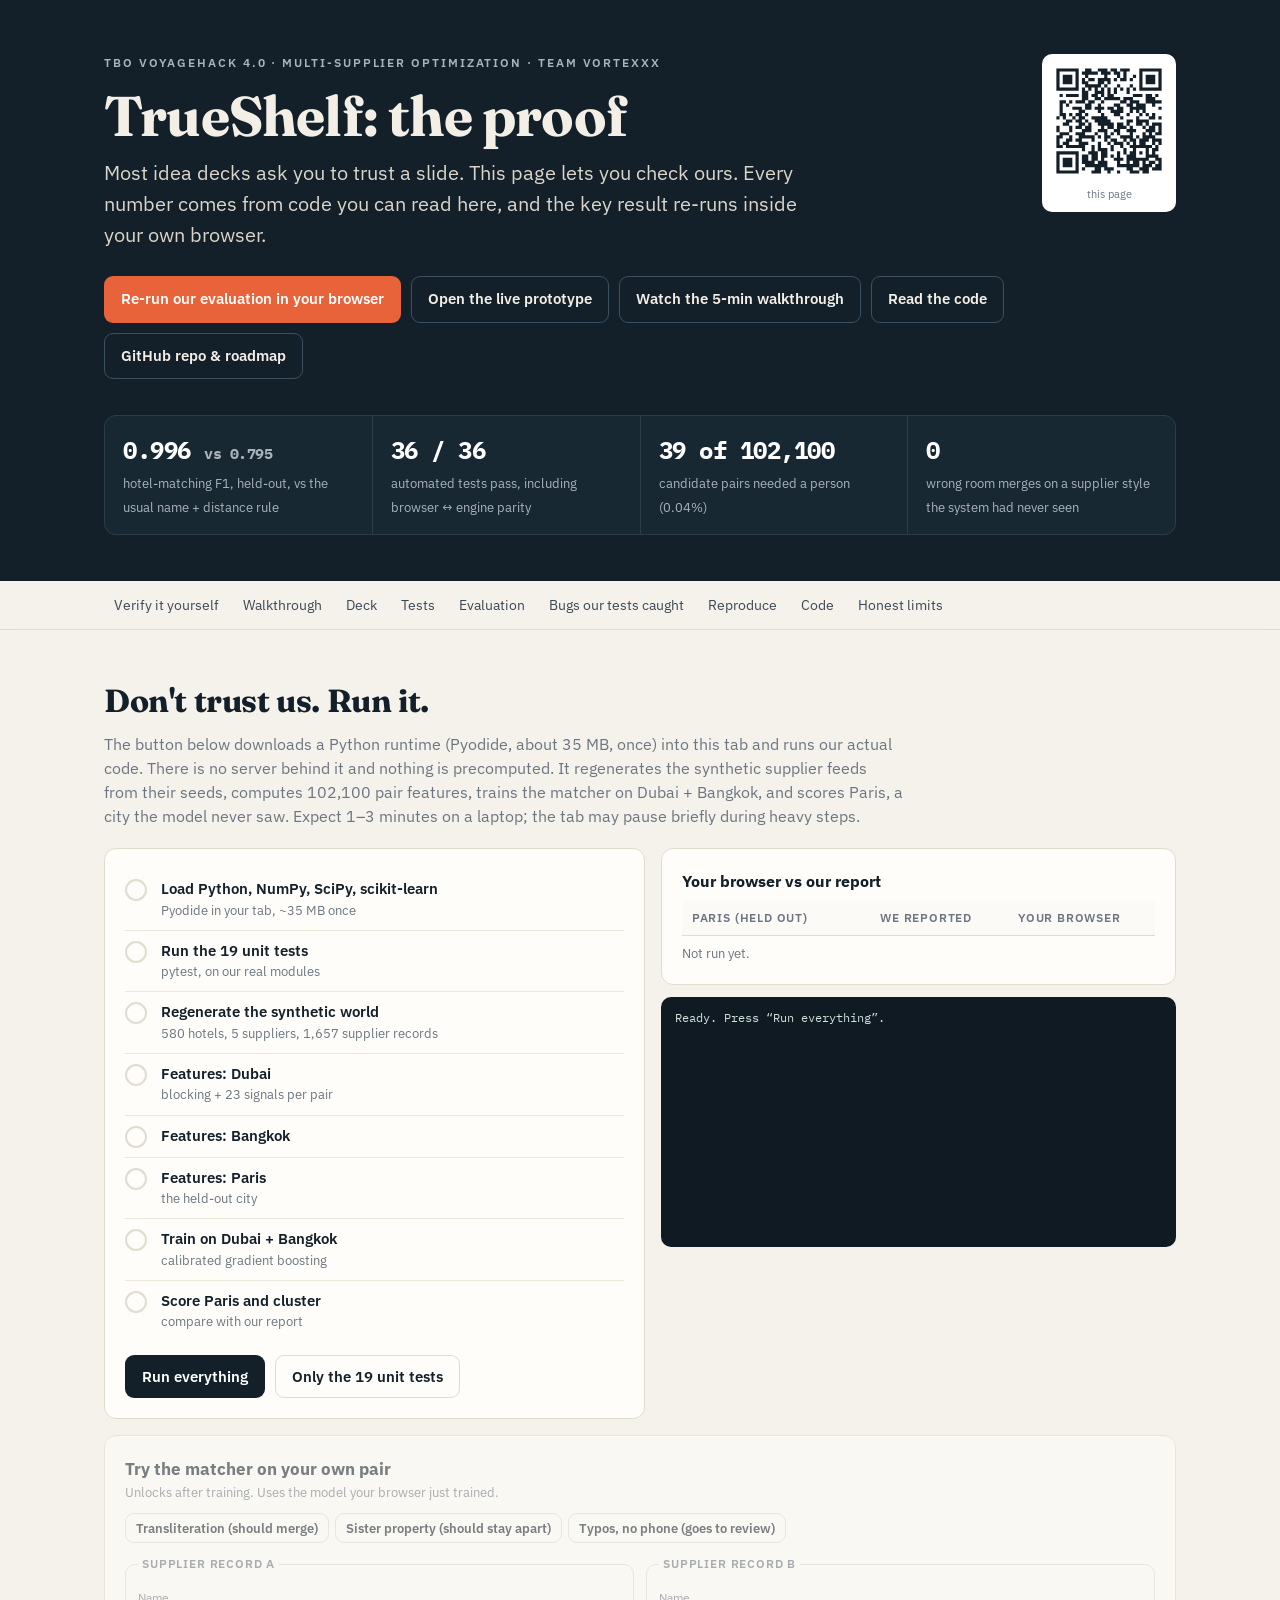
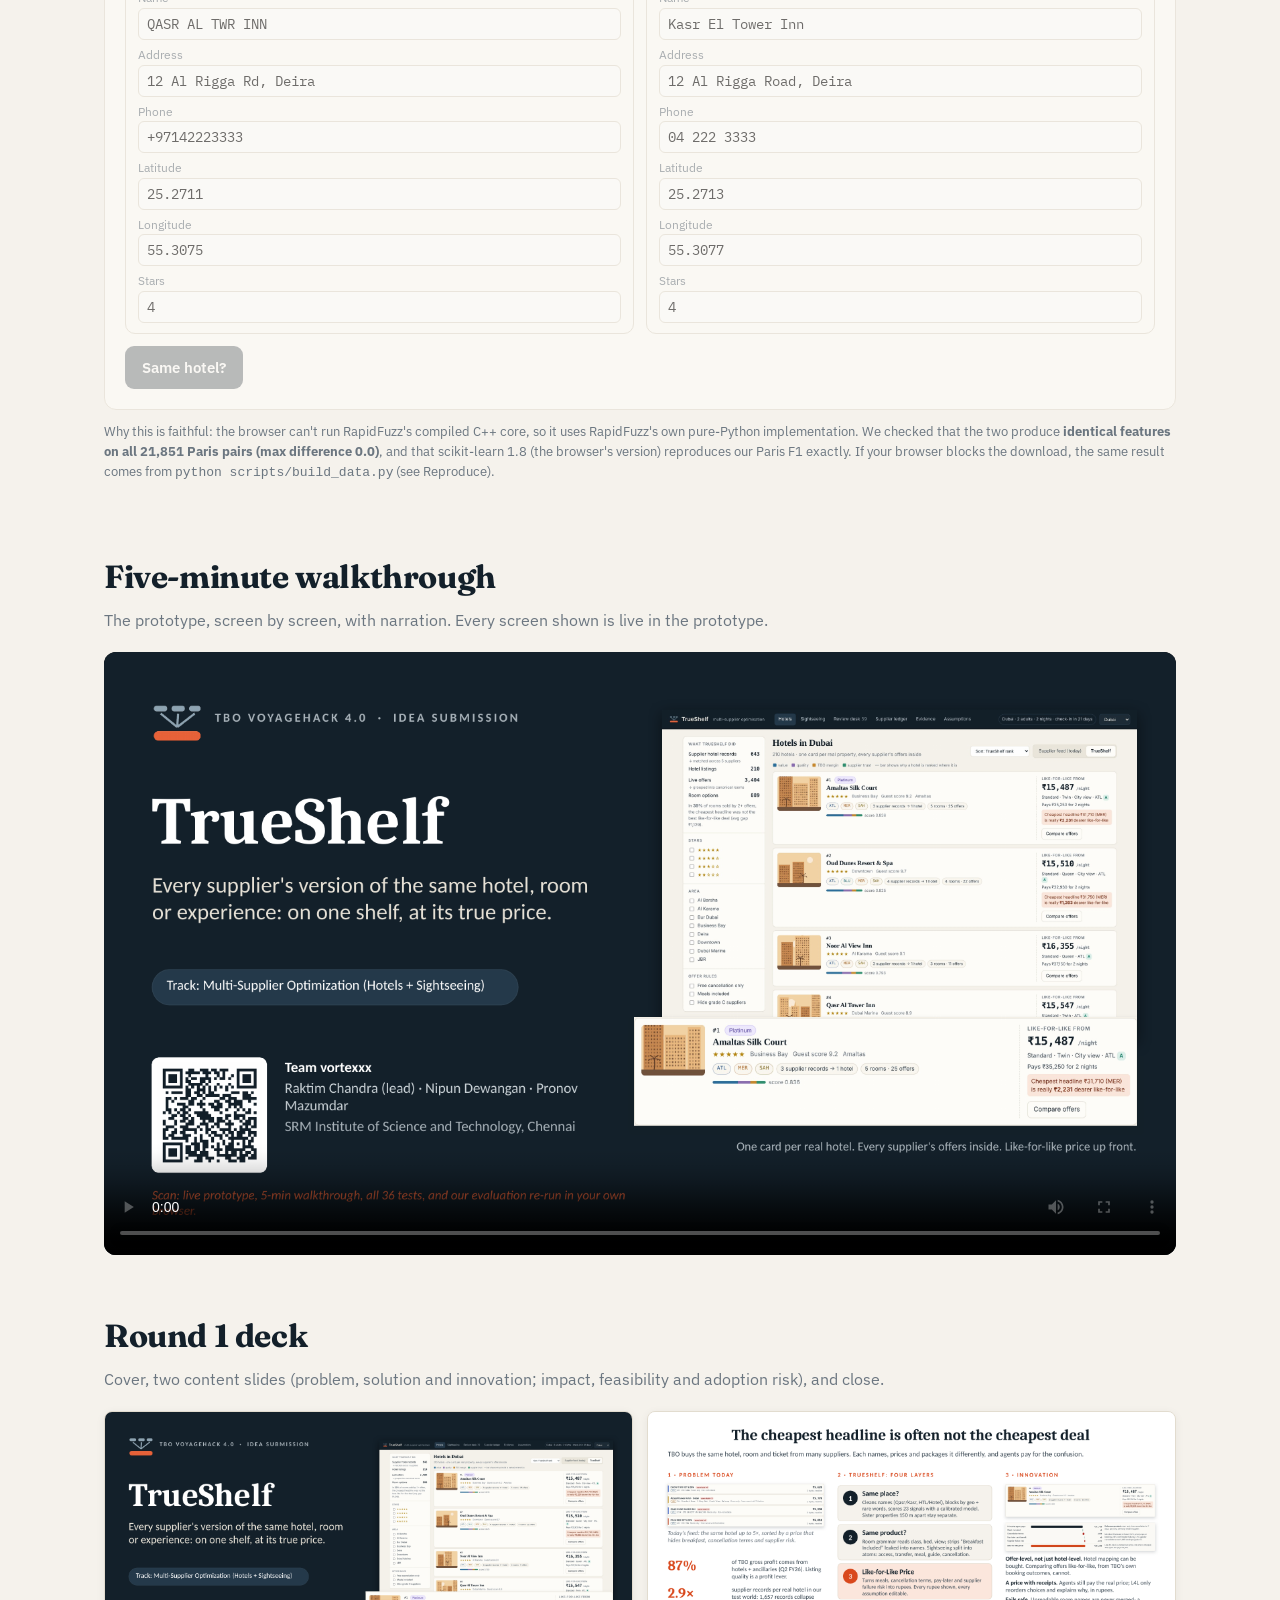
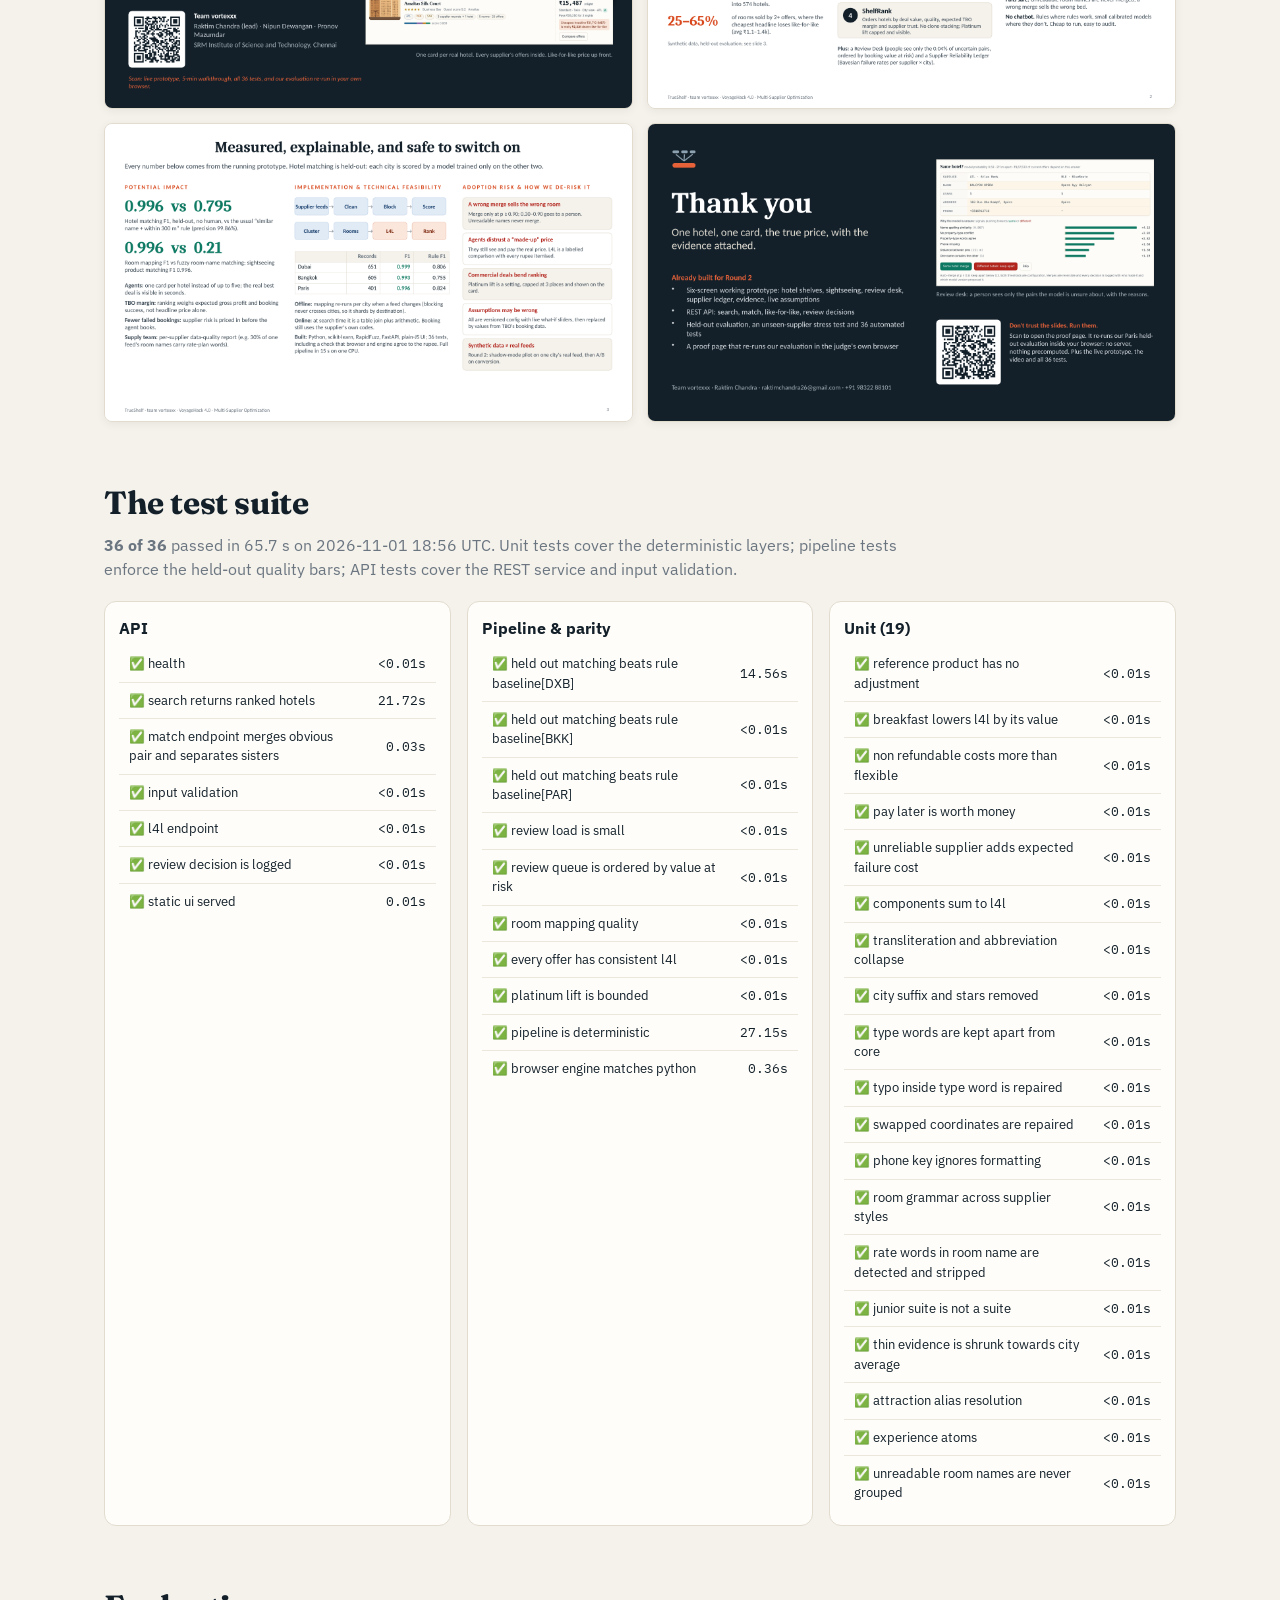
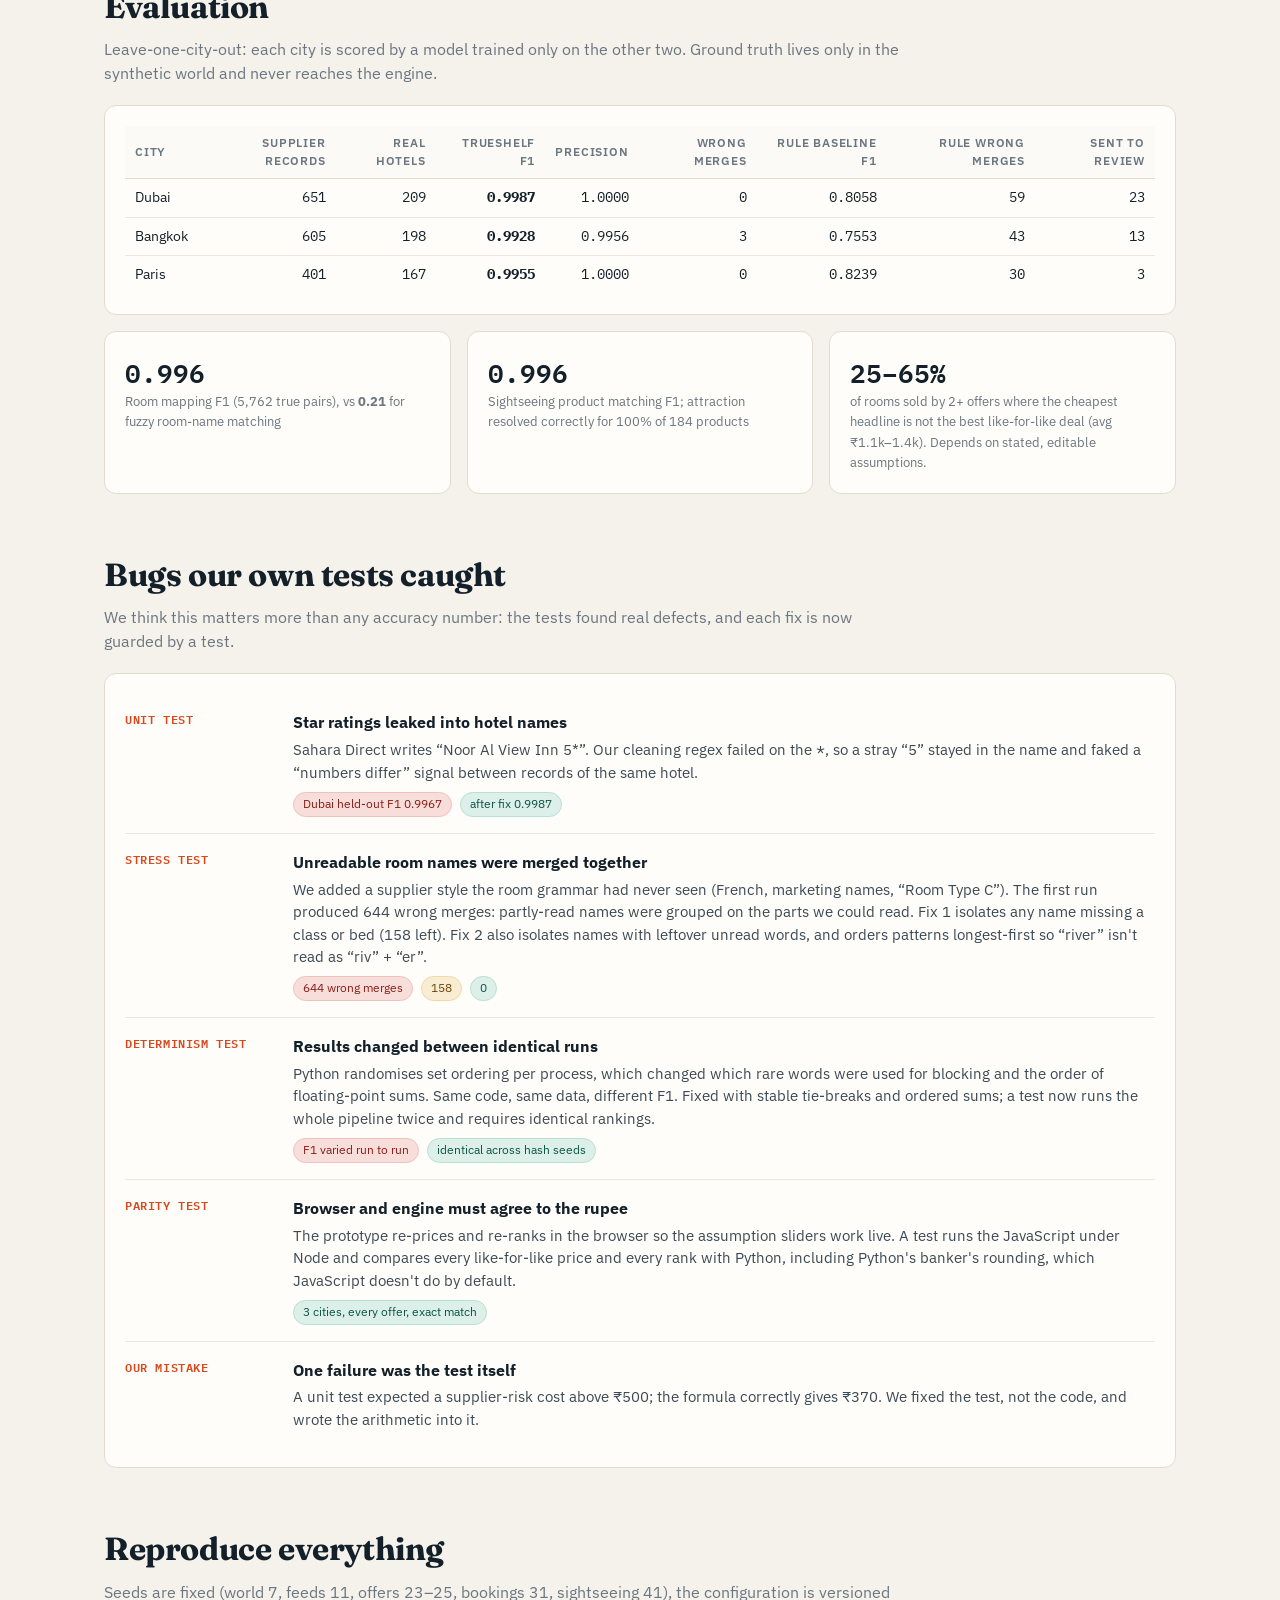
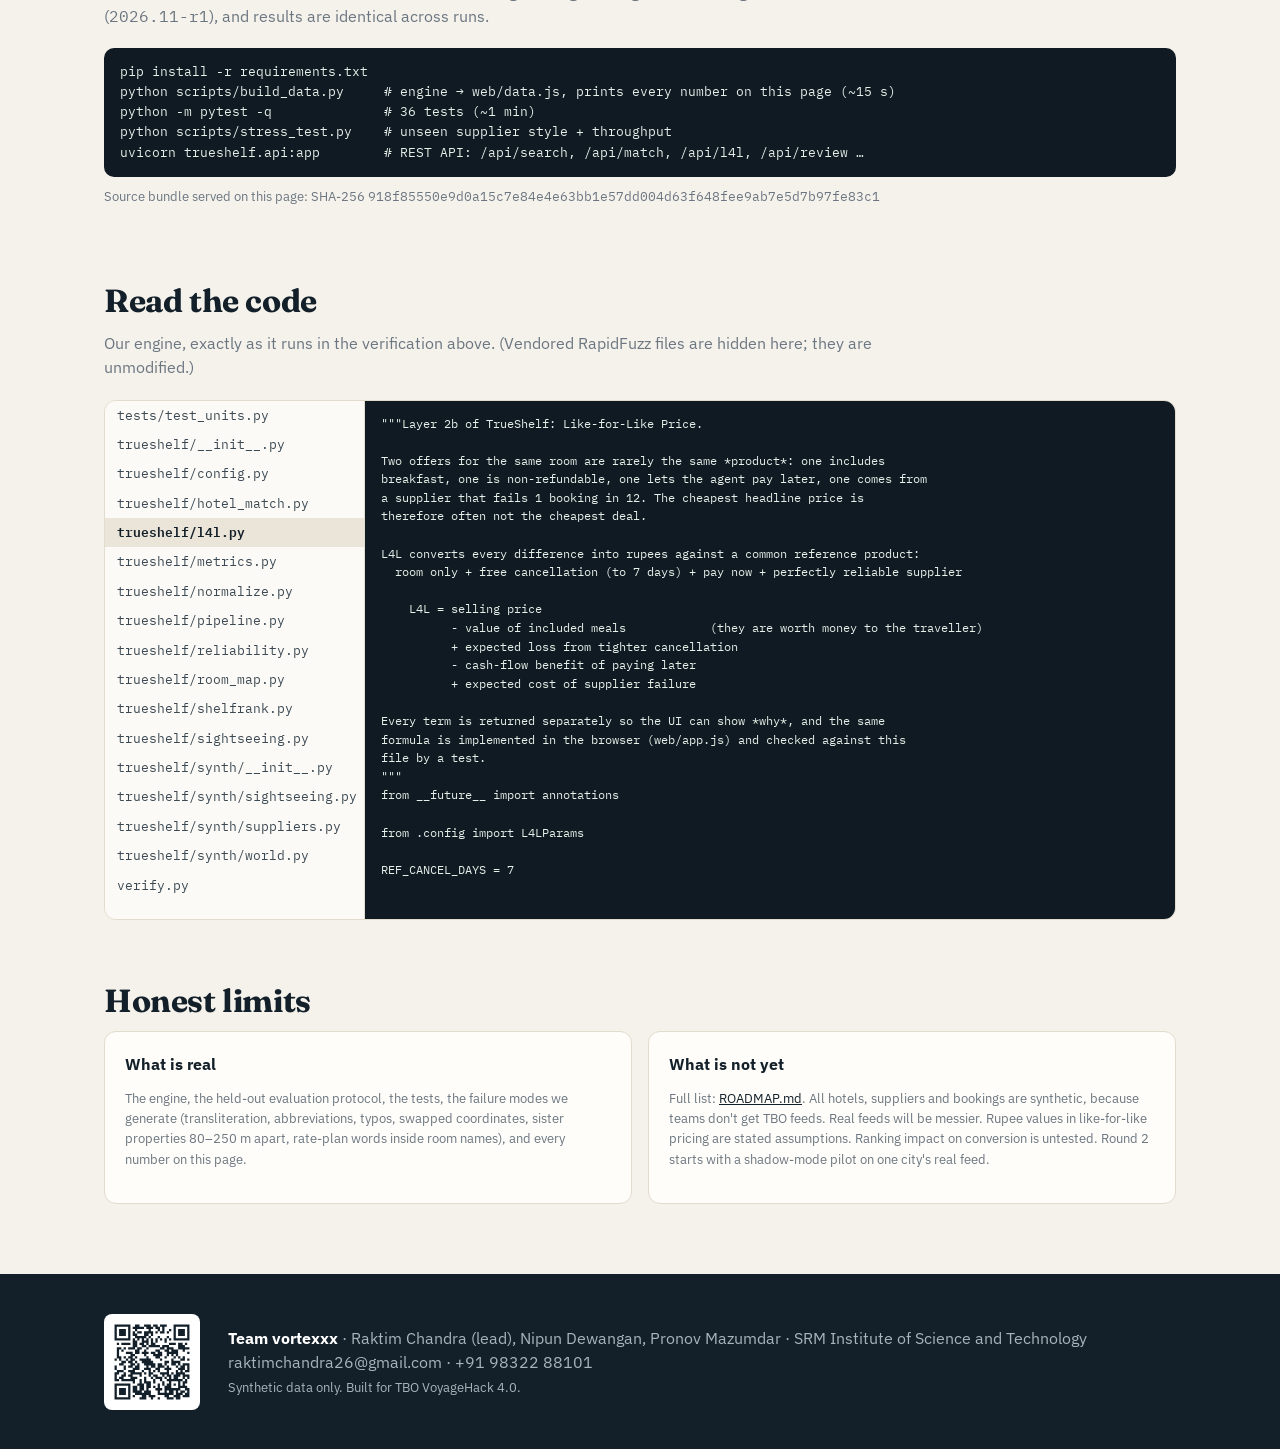
==== commit 27f13b7f: "Proof page: GitHub link, slides and video with QR to this site Co-Authored-By: Claude Opus 5.5 <nore" ====
--- a/index.html
+++ b/index.html
@@ -94,6 +94,7 @@
     <a class="btn sec" href="app.html">Open the live prototype</a>
     <a class="btn sec" href="#video">Watch the 5-min walkthrough</a>
     <a class="btn sec" href="#code">Read the code</a>
+    <a class="btn sec" href="https://github.com/RaktimChandra/trueshelf">GitHub repo &amp; roadmap</a>
   </div>
   <div class="stats">
     <div><b>0.996 <span style="font-size:15px;color:#a9b3ba">vs 0.795</span></b><span>hotel-matching F1, held-out, vs the usual name + distance rule</span></div>
@@ -195,7 +196,7 @@
   <h2>Honest limits</h2>
   <div class="grid2">
     <div class="card"><b>What is real</b><p class="note">The engine, the held-out evaluation protocol, the tests, the failure modes we generate (transliteration, abbreviations, typos, swapped coordinates, sister properties 80–250 m apart, rate-plan words inside room names), and every number on this page.</p></div>
-    <div class="card"><b>What is not yet</b><p class="note">All hotels, suppliers and bookings are synthetic, because teams don't get TBO feeds. Real feeds will be messier. Rupee values in like-for-like pricing are stated assumptions. Ranking impact on conversion is untested. Round 2 starts with a shadow-mode pilot on one city's real feed.</p></div>
+    <div class="card"><b>What is not yet</b><p class="note">Full list: <a href="https://github.com/RaktimChandra/trueshelf/blob/main/ROADMAP.md">ROADMAP.md</a>. All hotels, suppliers and bookings are synthetic, because teams don't get TBO feeds. Real feeds will be messier. Rupee values in like-for-like pricing are stated assumptions. Ranking impact on conversion is untested. Round 2 starts with a shadow-mode pilot on one city's real feed.</p></div>
   </div>
 </section>
 </main>
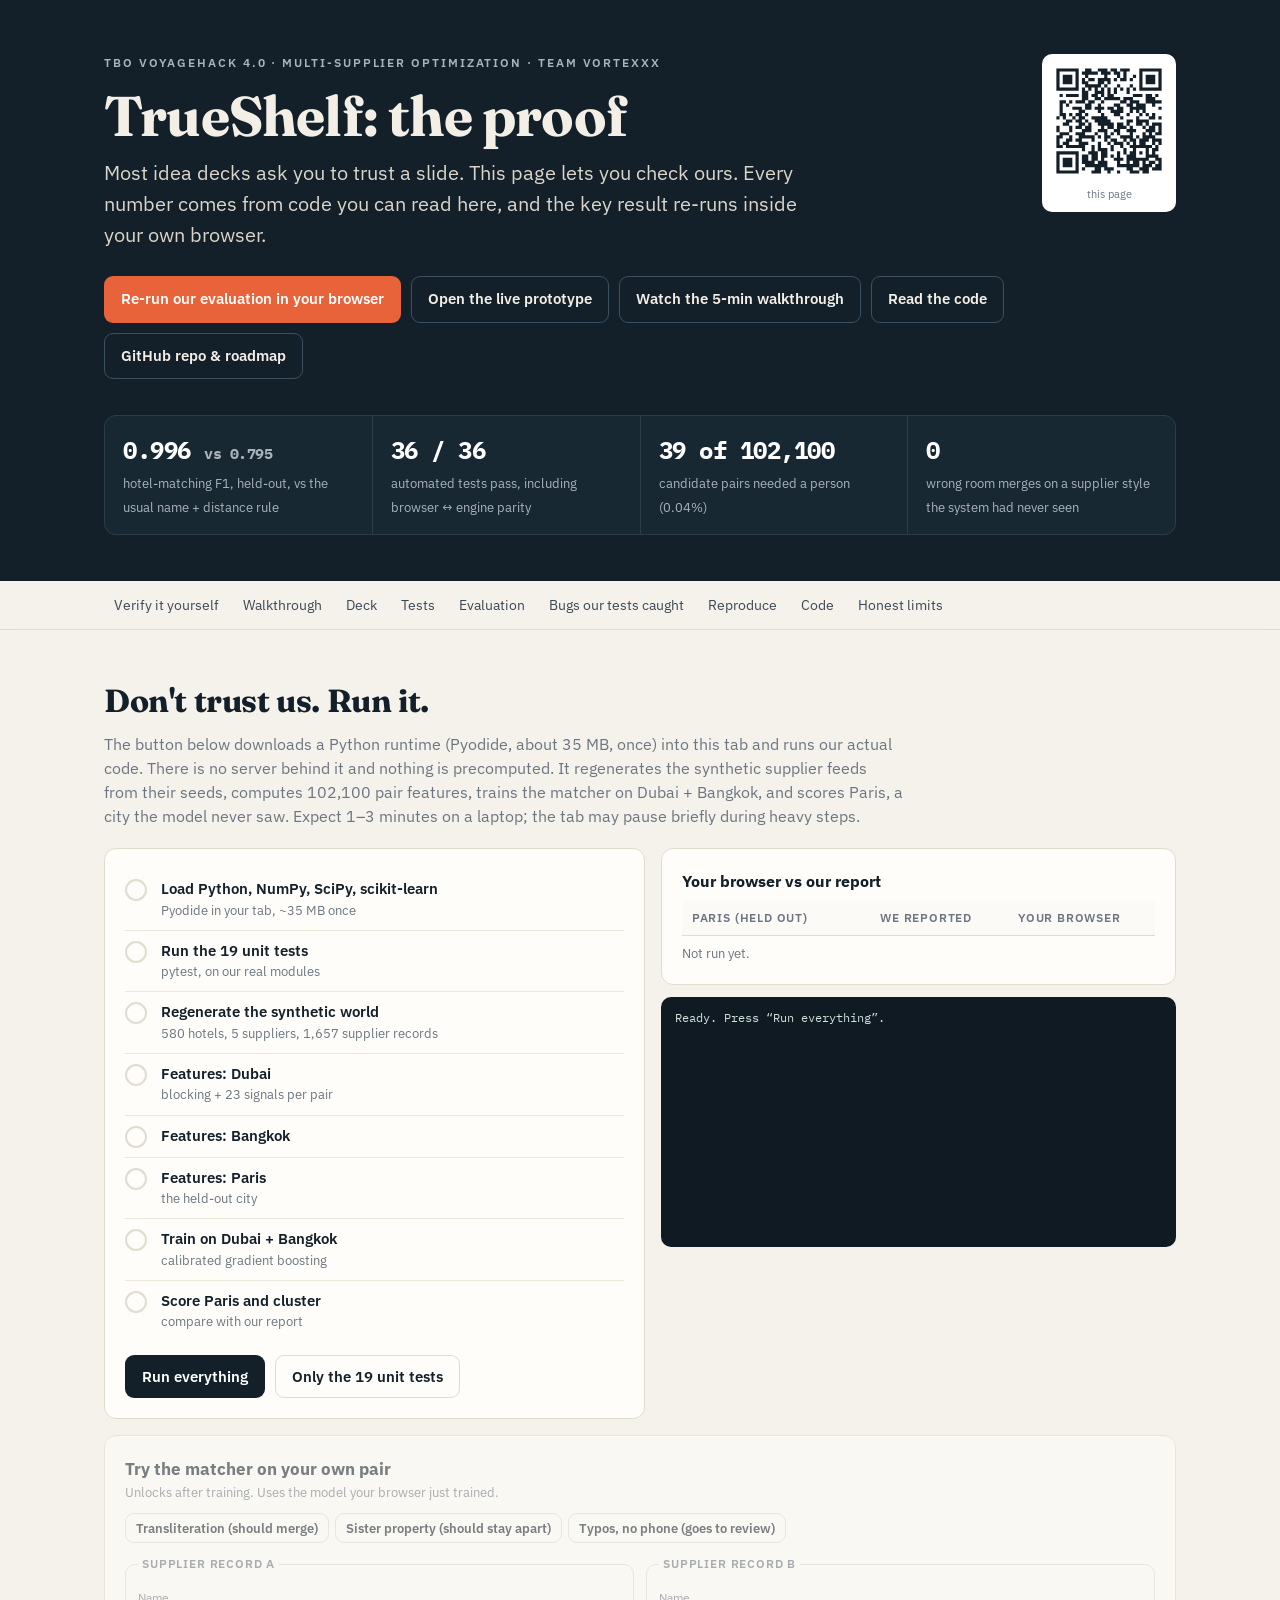
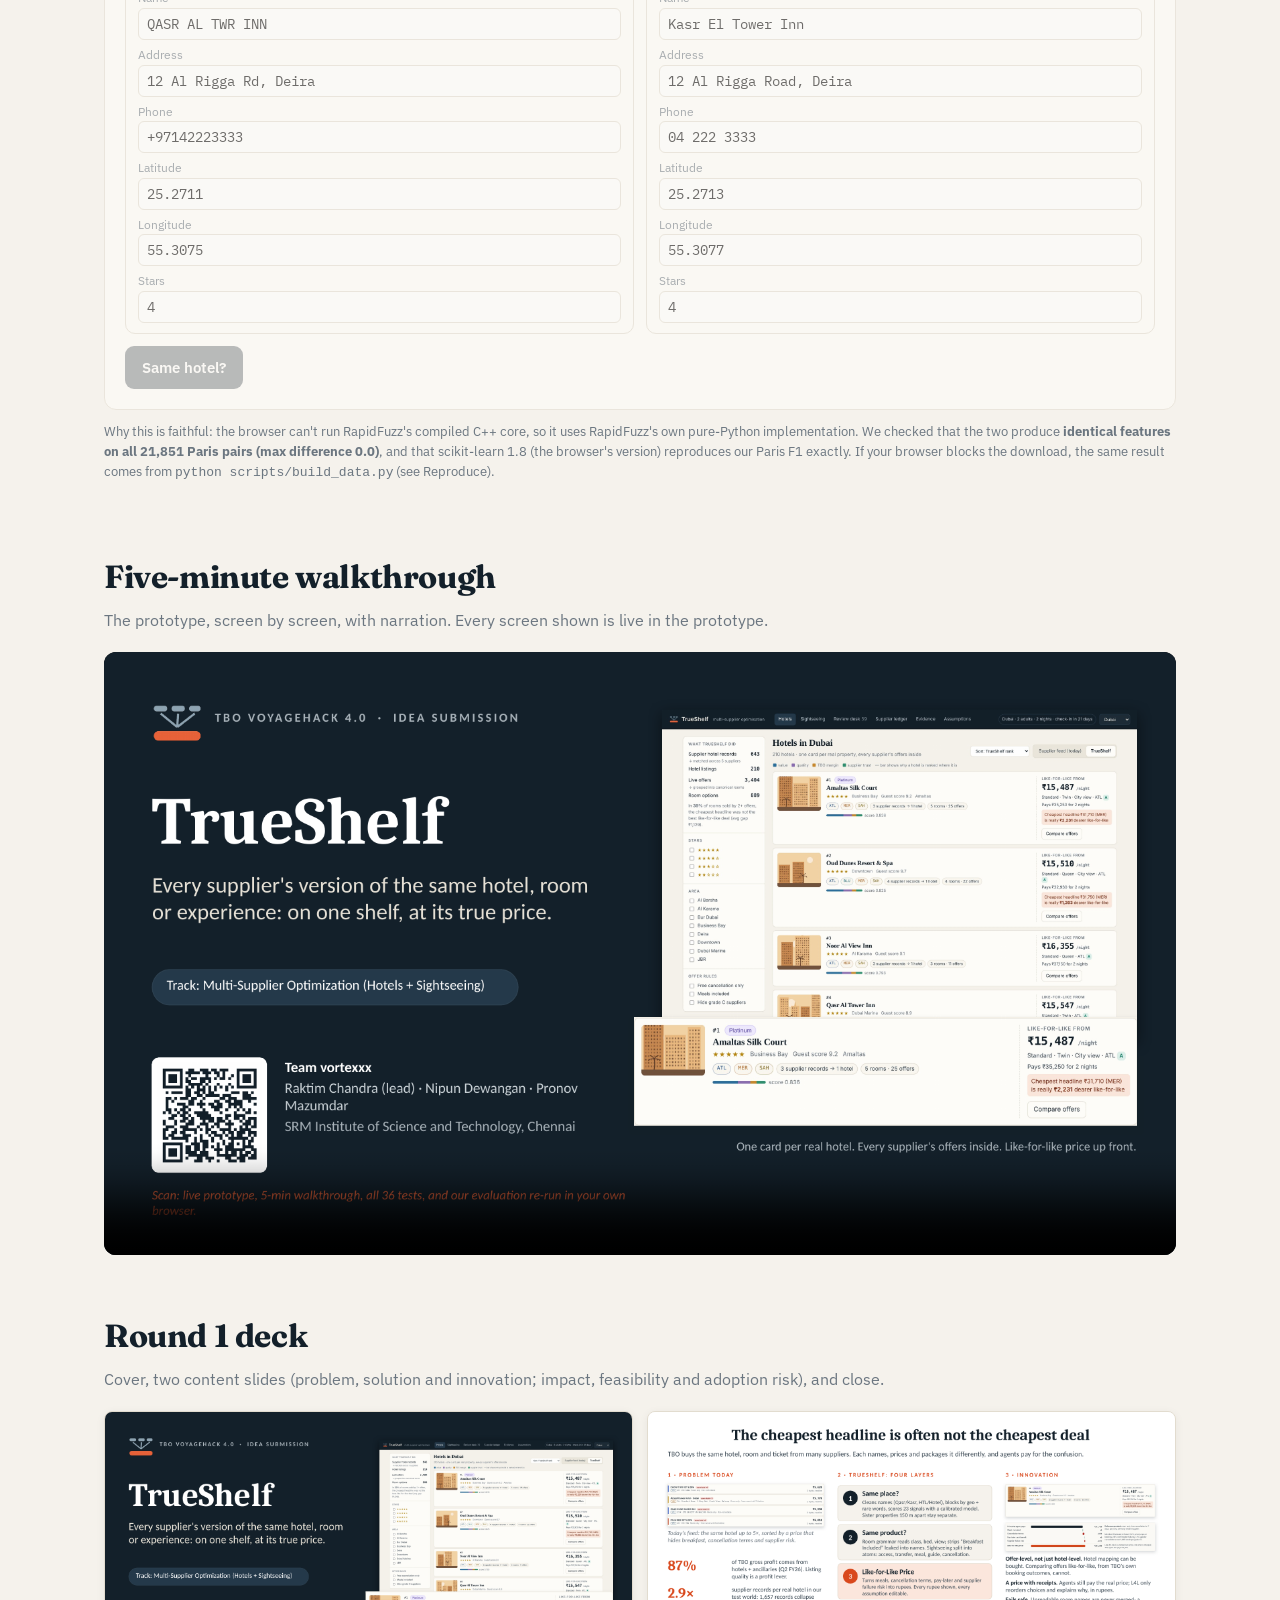
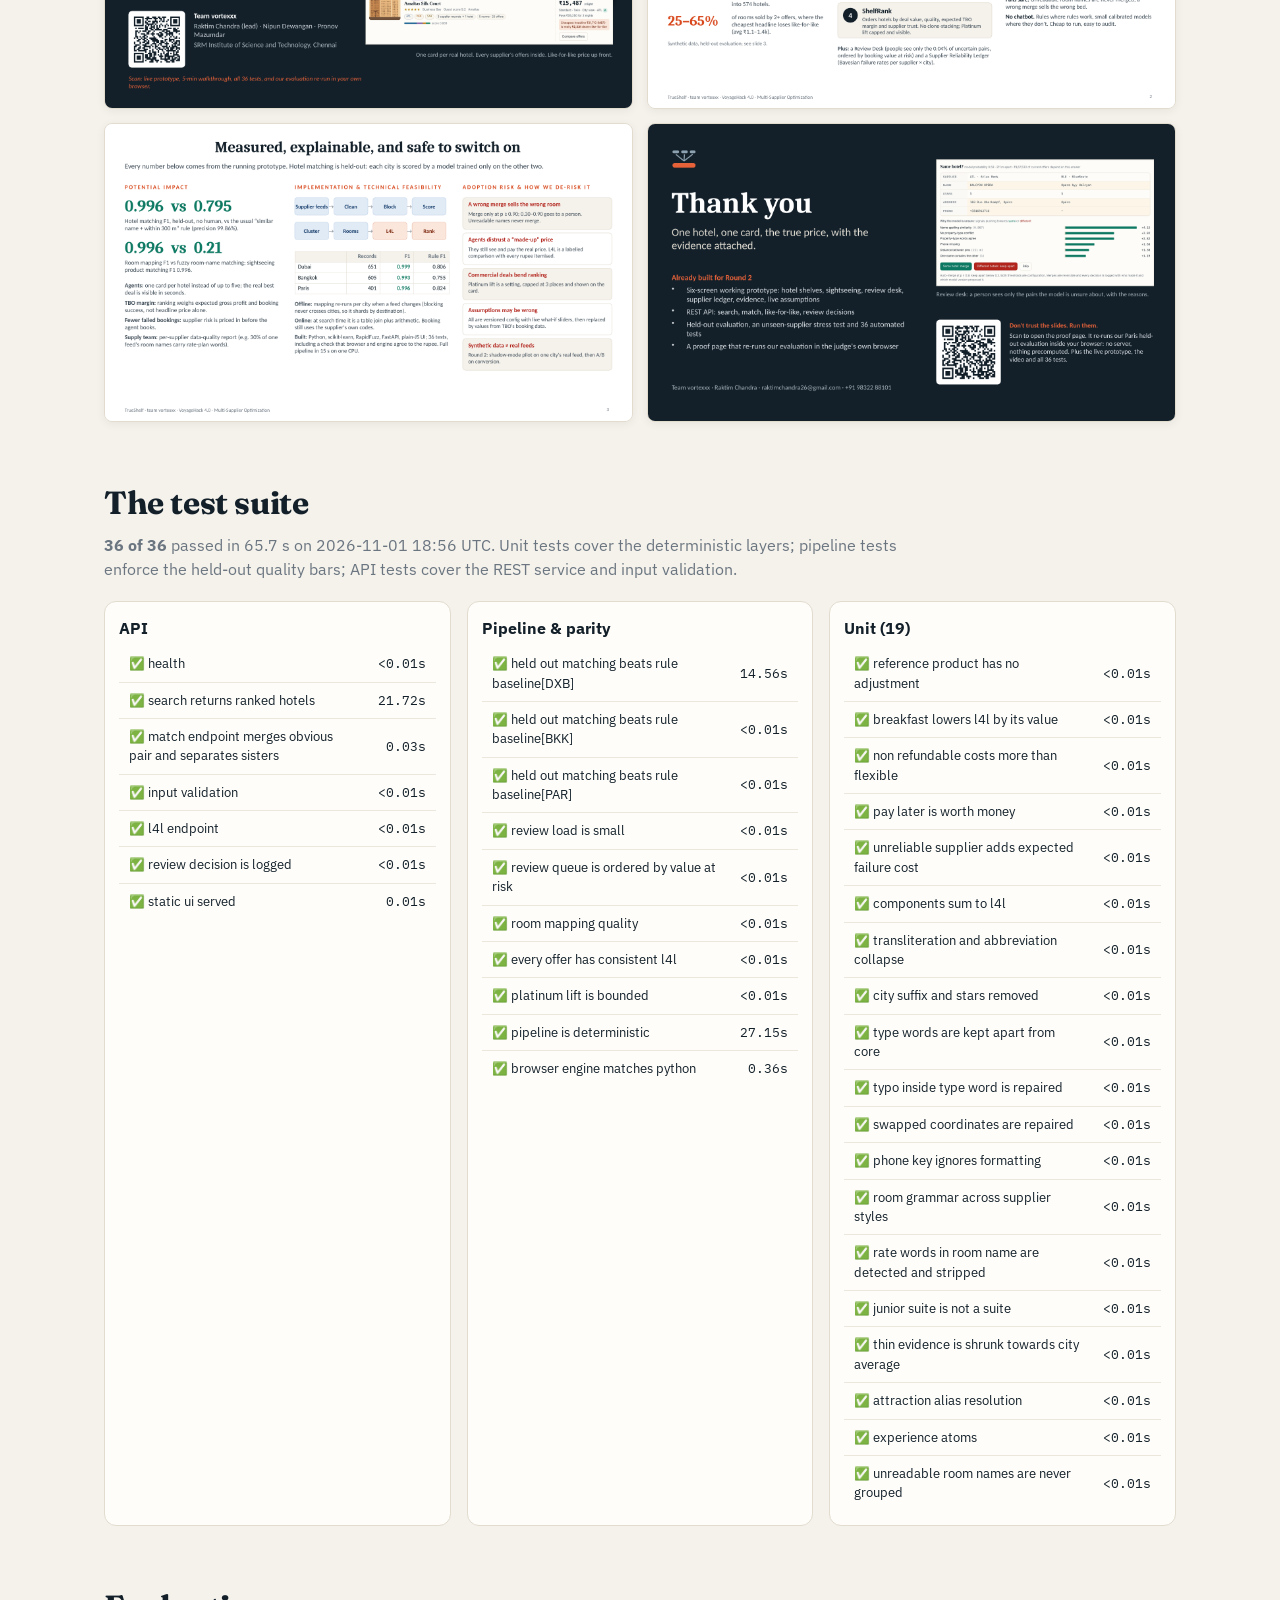
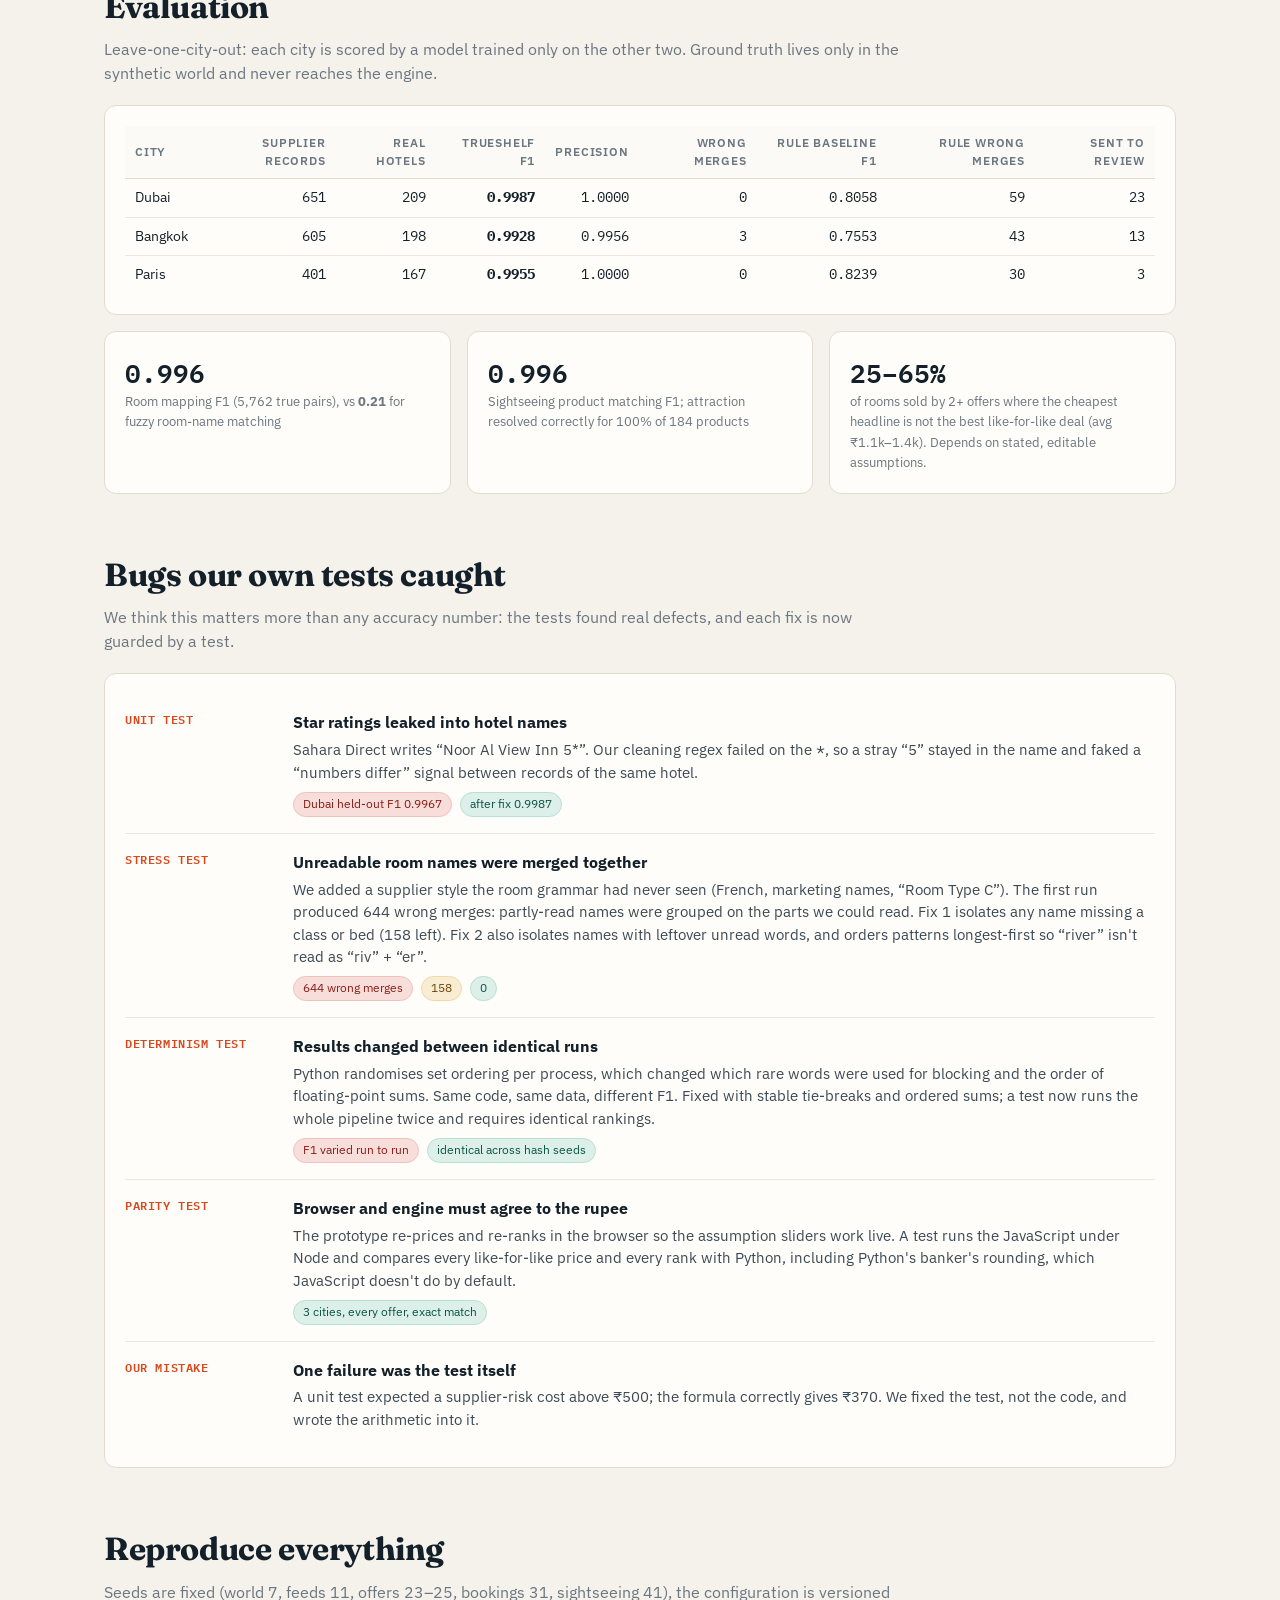
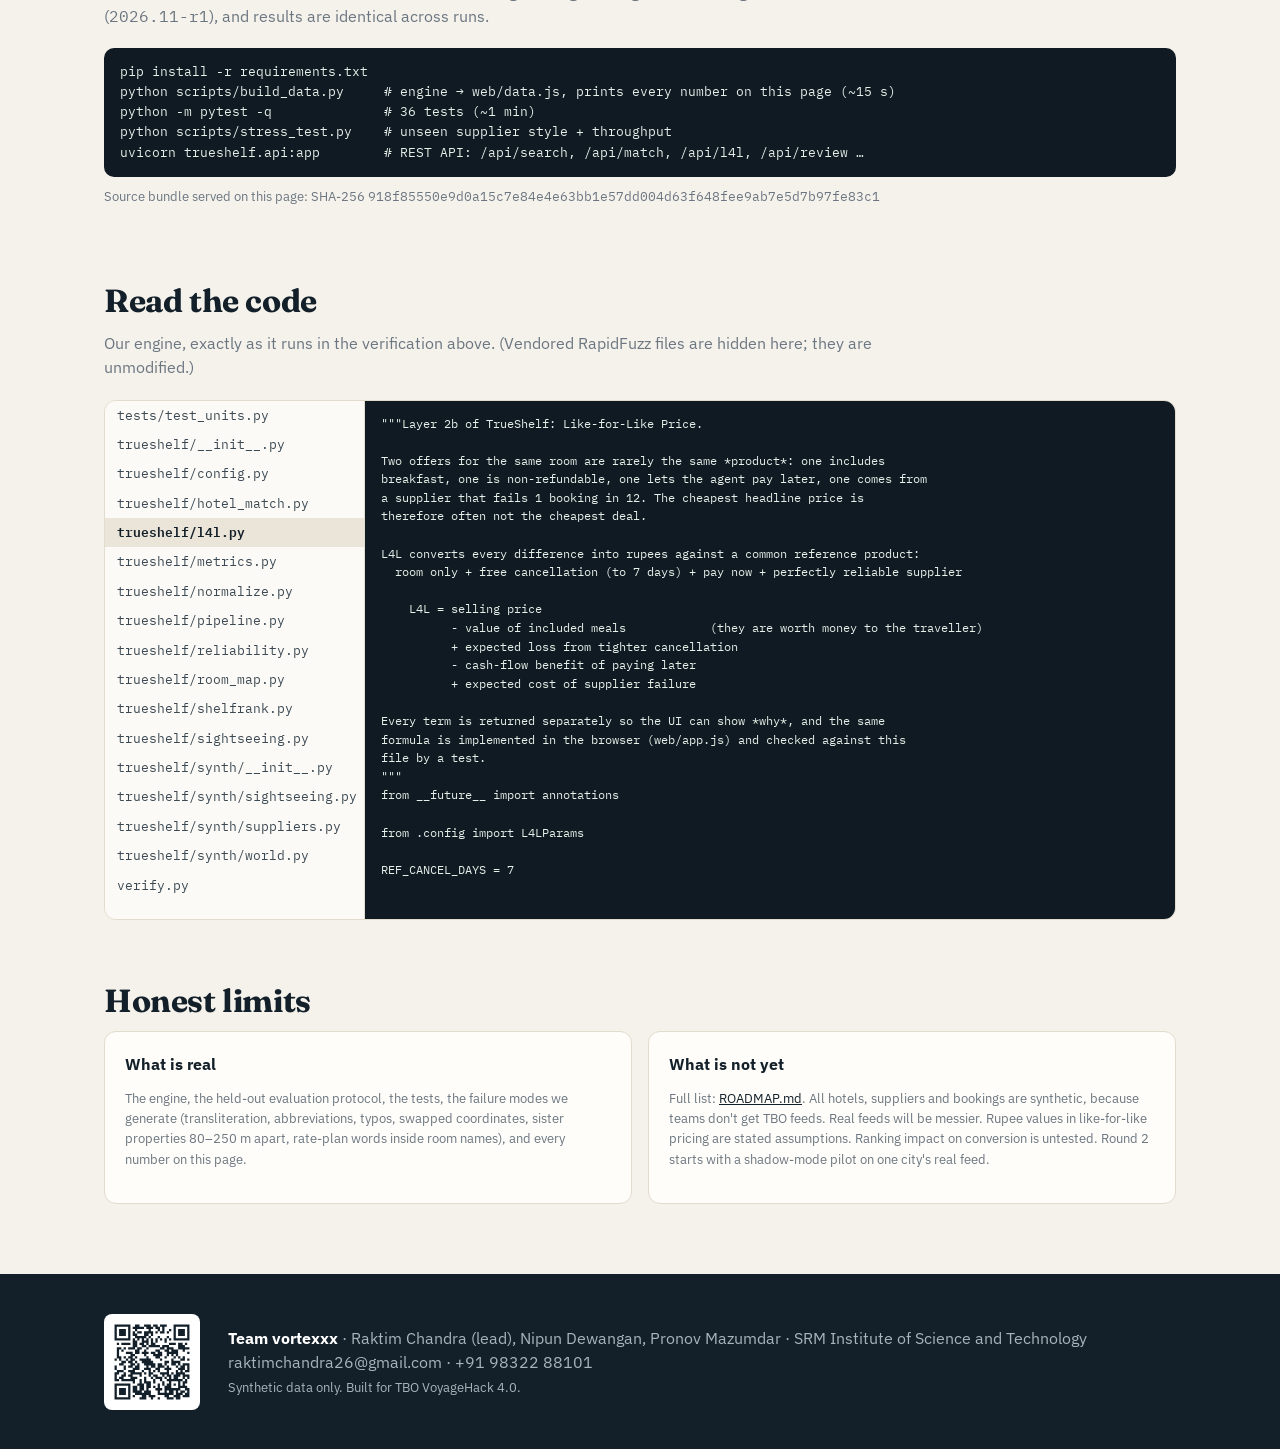
==== commit 1c9c51d6: "Proof page: no sideways scroll on phones (checked iPhone SE, Pixel 7, iPad Mini) Co-Authored-By: Cla" ====
--- a/index.html
+++ b/index.html
@@ -9,7 +9,7 @@
 <style>
 :root{--ink:#13202a;--ink2:#3b4954;--ink3:#6b7680;--paper:#f5f2ec;--card:#fffdf9;--line:#e2dccf;--line2:#ece7dc;--acc:#d9481c;--accs:#fbe6dc;--good:#0f7a63;--goods:#dcf0e9;--warn:#a86a10;--warns:#f8ecd2;--bad:#b3261e;--bads:#f7dedb;
 --serif:"Fraunces",Georgia,serif;--sans:"IBM Plex Sans",system-ui,-apple-system,"Segoe UI",sans-serif;--mono:"IBM Plex Mono",ui-monospace,Menlo,monospace}
-*{box-sizing:border-box}html{scroll-behavior:smooth}
+*{box-sizing:border-box}img,video,table{max-width:100%}.verify>*,.grid2>*,.grid3>*,.files>*,.match-form>*{min-width:0}html{scroll-behavior:smooth}
 body{margin:0;background:var(--paper);color:var(--ink);font-family:var(--sans);font-size:15.5px;line-height:1.55;-webkit-font-smoothing:antialiased}
 a{color:var(--ink)}
 .wrap{max-width:1120px;margin:0 auto;padding:0 24px}
@@ -80,7 +80,7 @@
 footer{background:var(--ink);color:#a9b3ba;margin-top:60px;padding:40px 0}
 footer .wrap{display:flex;gap:28px;align-items:center;flex-wrap:wrap}
 footer b{color:#fff}
-@media(max-width:860px){.stats{grid-template-columns:1fr 1fr}.verify,.grid2,.grid3,.slides,.match-form,.files{grid-template-columns:1fr}.hero h1{font-size:40px}.top-qr{display:none}.bug{grid-template-columns:1fr}.files{height:auto}.files .list{max-height:180px}}
+@media(max-width:860px){.wrap{padding:0 16px}.stats b{font-size:19px;overflow-wrap:anywhere}.stats div{padding:12px}.hero p.lede{font-size:17px}h2{font-size:26px}.card{padding:14px}table{font-size:12.5px}.card{overflow-x:auto}pre{font-size:11.5px;white-space:pre-wrap;word-break:break-word}.console{height:200px}.steps .s{white-space:normal;text-align:right}.cmp th,.cmp td{padding:6px}.files pre{height:360px}nav.toc .wrap{padding-left:8px}.stats{grid-template-columns:1fr 1fr}.verify,.grid2,.grid3,.slides,.match-form,.files{grid-template-columns:1fr}.hero h1{font-size:40px}.top-qr{display:none}.bug{grid-template-columns:1fr}.files{height:auto}.files .list{max-height:180px}}
 </style>
 </head>
 <body>
@@ -183,7 +183,7 @@
 python -m pytest -q              # 36 tests (~1 min)
 python scripts/stress_test.py    # unseen supplier style + throughput
 uvicorn trueshelf.api:app        # REST API: /api/search, /api/match, /api/l4l, /api/review …</pre>
-  <p class="note" style="margin-top:10px">Source bundle served on this page: SHA-256 <span class="mono" id="sha">computing…</span></p>
+  <p class="note" style="margin-top:10px">Source bundle served on this page: SHA-256 <span class="mono" id="sha" style="overflow-wrap:anywhere;word-break:break-all">computing…</span></p>
 </section>
 
 <section id="code">
